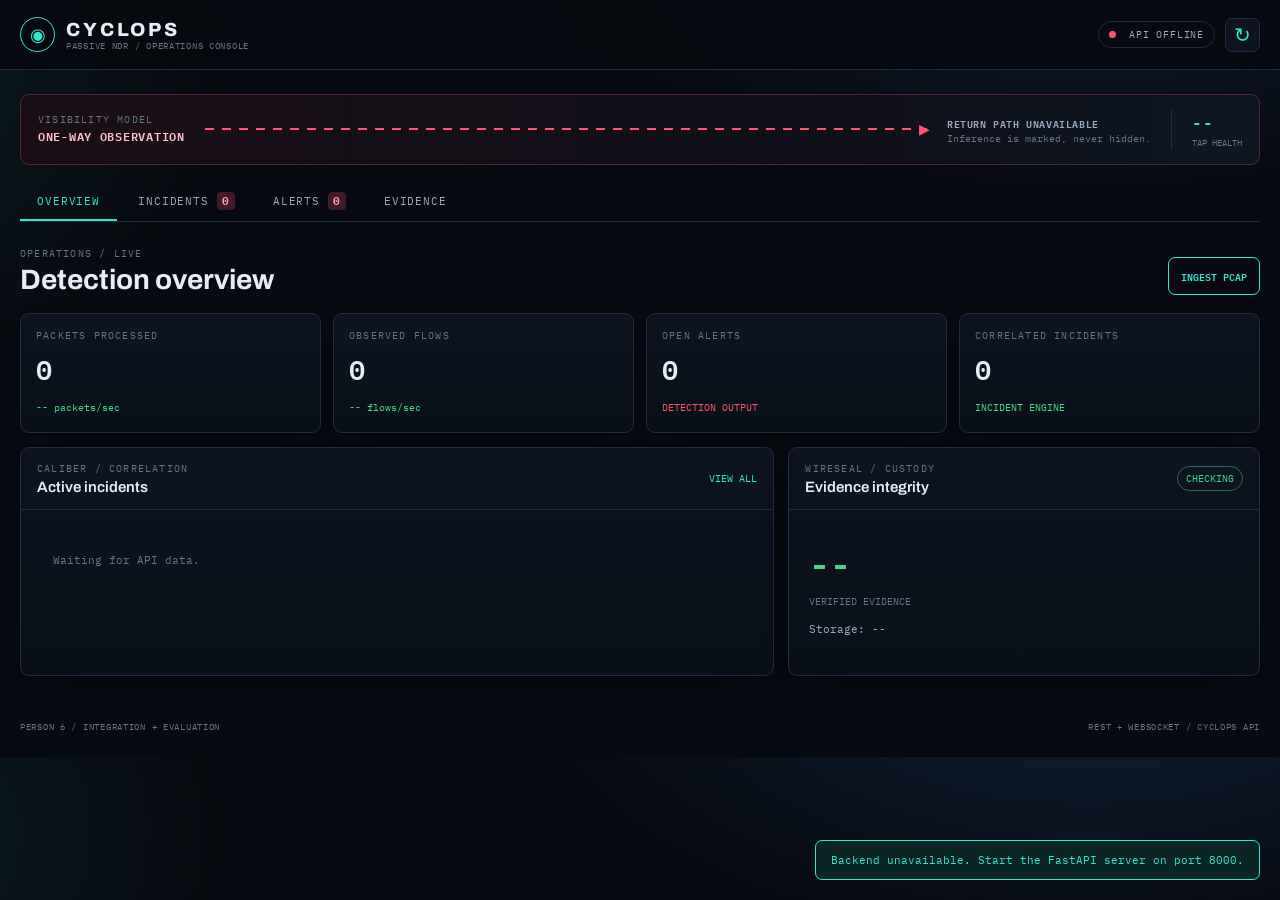
==== Downloads/SIH/SIH/frontend/index.html @ f21d61df "feat: integrate SOC frontend and full-stack tests" ====
<!doctype html>
<html lang="en">
<head>
  <meta charset="utf-8">
  <meta name="viewport" content="width=device-width, initial-scale=1">
  <title>CYCLOPS | Operations Console</title>
  <link rel="preconnect" href="https://fonts.googleapis.com">
  <link rel="preconnect" href="https://fonts.gstatic.com" crossorigin>
  <link href="https://fonts.googleapis.com/css2?family=Archivo:wght@600;700;800&family=IBM+Plex+Mono:wght@400;500;600&family=IBM+Plex+Sans:wght@400;500;600&display=swap" rel="stylesheet">
  <link rel="stylesheet" href="styles.css">
</head>
<body>
  <header class="topbar"><a class="brand" href="#dashboard"><span class="eye">◉</span><span><b>CYCLOPS</b><small>PASSIVE NDR / OPERATIONS CONSOLE</small></span></a><div class="top-actions"><span id="connection" class="status offline"><i></i> API OFFLINE</span><button id="refresh" class="icon" title="Refresh data" aria-label="Refresh data">↻</button></div></header>
  <main class="shell">
    <section class="banner"><div><small>VISIBILITY MODEL</small><b>ONE-WAY OBSERVATION</b></div><span class="arrow"></span><div class="banner-copy"><b>RETURN PATH UNAVAILABLE</b><span>Inference is marked, never hidden.</span></div><div class="tap"><b id="tap-health">--</b><span>TAP HEALTH</span></div></section>
    <nav class="tabs" aria-label="Console views"><a href="#dashboard" data-view="dashboard" class="active">Overview</a><a href="#incidents" data-view="incidents">Incidents <b id="incident-count">0</b></a><a href="#alerts" data-view="alerts">Alerts <b id="alert-count">0</b></a><a href="#evidence" data-view="evidence">Evidence</a></nav>
    <section class="view active" data-panel="dashboard"><div class="heading"><div><small>OPERATIONS / LIVE</small><h1>Detection overview</h1></div><label class="upload"><input id="pcap" type="file" accept=".pcap,.pcapng"> INGEST PCAP</label></div><div class="metrics"><article><small>PACKETS PROCESSED</small><strong id="packets">0</strong><em id="pps">-- packets/sec</em></article><article><small>OBSERVED FLOWS</small><strong id="flows">0</strong><em id="fps">-- flows/sec</em></article><article><small>OPEN ALERTS</small><strong id="alerts">0</strong><em class="red">DETECTION OUTPUT</em></article><article><small>CORRELATED INCIDENTS</small><strong id="incidents">0</strong><em class="green">INCIDENT ENGINE</em></article></div><div class="grid"><article class="panel"><header><div><small>CALIBER / CORRELATION</small><h2>Active incidents</h2></div><a href="#incidents">VIEW ALL</a></header><div id="incident-preview" class="rows"><p class="empty">Waiting for API data.</p></div></article><article class="panel"><header><div><small>WIRESEAL / CUSTODY</small><h2>Evidence integrity</h2></div><span id="chain" class="pill">CHECKING</span></header><div class="integrity"><strong id="verified">--</strong><span>VERIFIED EVIDENCE</span><p id="storage">Storage: --</p></div></article></div></section>
    <section class="view" data-panel="incidents"><div class="heading"><div><small>INCIDENT ENGINE / CORRELATED SIGNALS</small><h1>Incidents</h1></div></div><div id="incident-list" class="table"><p class="empty">Waiting for API data.</p></div></section>
    <section class="view" data-panel="alerts"><div class="heading"><div><small>CALIBER / DETECTOR OUTPUT</small><h1>Alerts</h1></div></div><div id="alert-list" class="table"><p class="empty">Waiting for API data.</p></div></section>
    <section class="view" data-panel="evidence"><div class="heading"><div><small>WIRESEAL / CHAIN OF CUSTODY</small><h1>Evidence</h1></div></div><div id="evidence-list" class="table"><p class="empty">Waiting for API data.</p></div></section>
    <div id="toast" class="toast" role="status"></div>
  </main>
  <footer><span>PERSON 6 / INTEGRATION + EVALUATION</span><span>REST + WEBSOCKET / CYCLOPS API</span></footer>
  <script type="module" src="app.js"></script>
</body>
</html>
---- Downloads/SIH/SIH/frontend/styles.css ----
:root{--bg:#070a10;--panel:#0e1420;--panel2:#111a29;--line:#202d40;--ink:#e7edf6;--muted:#9aabc0;--faint:#64758b;--cyan:#33e6c9;--violet:#9a8cff;--green:#3ddc84;--amber:#f6b23d;--red:#ff5470;--mono:"IBM Plex Mono",monospace;--sans:"IBM Plex Sans",sans-serif;--display:"Archivo",sans-serif}*{box-sizing:border-box}html{color-scheme:dark;scroll-behavior:smooth}body{margin:0;background:var(--bg);color:var(--ink);font:14px/1.5 var(--sans);background-image:radial-gradient(900px 480px at 85% -15%,#102238,transparent 65%),radial-gradient(700px 500px at -15% 10%,#0b2023,transparent 60%)}a{color:inherit;text-decoration:none}.topbar{height:70px;padding:0 max(20px,calc((100% - 1400px)/2));display:flex;align-items:center;justify-content:space-between;border-bottom:1px solid var(--line);background:#070a10e8;backdrop-filter:blur(12px);position:sticky;top:0;z-index:2}.brand{display:flex;gap:11px;align-items:center}.eye{width:35px;height:35px;border:1px solid var(--cyan);border-radius:50%;display:grid;place-items:center;color:var(--cyan);font-size:18px}.brand b{display:block;font:800 19px var(--display);letter-spacing:.15em}.brand small{display:block;color:var(--faint);font:9px var(--mono);letter-spacing:.08em}.top-actions{display:flex;gap:10px;align-items:center}.status{font:10px var(--mono);letter-spacing:.08em;padding:6px 10px;border:1px solid var(--line);border-radius:99px;color:var(--muted)}.status i{display:inline-block;width:7px;height:7px;background:var(--red);border-radius:50%;margin-right:6px}.status.online{color:var(--green);border-color:#286a4a}.status.online i{background:var(--green)}.icon{height:34px;width:35px;border:1px solid var(--line);border-radius:7px;background:var(--panel);color:var(--cyan);font-size:20px;cursor:pointer}.shell{max-width:1400px;margin:auto;padding:24px 20px 45px}.banner{display:flex;align-items:center;gap:20px;padding:14px 17px;margin-bottom:18px;border:1px solid #542438;border-radius:9px;background:linear-gradient(90deg,#1b0e16,#10101a 68%,#0d1722)}.banner small,.heading small,.panel small,.metrics small{display:block;color:var(--faint);font:10px var(--mono);letter-spacing:.12em}.banner b{display:block;color:#ffc0ca;font:600 12px var(--mono);letter-spacing:.06em}.arrow{height:2px;flex:1;background:repeating-linear-gradient(90deg,var(--red) 0 9px,transparent 9px 17px);position:relative}.arrow:after{content:"▶";position:absolute;right:-3px;top:-9px;color:var(--red)}.banner-copy{font:10px var(--mono);color:var(--faint)}.banner-copy b{color:var(--muted);font-size:10px}.tap{padding-left:20px;border-left:1px solid var(--line);font-family:var(--mono)}.tap b{color:var(--cyan);font-size:16px}.tap span{display:block;color:var(--faint);font-size:9px}.tabs{display:flex;gap:4px;border-bottom:1px solid var(--line);margin-bottom:25px}.tabs a{padding:11px 17px;color:var(--muted);font:11px var(--mono);letter-spacing:.08em;text-transform:uppercase;border-bottom:2px solid transparent}.tabs a.active,.tabs a:hover{color:var(--cyan);border-color:var(--cyan)}.tabs b{background:#421b2a;color:#ff9aaa;border-radius:4px;padding:2px 5px}.view{display:none}.view.active{display:block}.heading{display:flex;align-items:end;justify-content:space-between;gap:15px;margin-bottom:18px}.heading h1{margin:4px 0 0;font:700 28px var(--display)}.upload{border:1px solid var(--cyan);border-radius:7px;padding:9px 12px;color:var(--cyan);font:600 10px var(--mono);cursor:pointer}.upload input{display:none}.metrics{display:grid;grid-template-columns:repeat(4,1fr);gap:12px;margin-bottom:14px}.metrics article,.panel{border:1px solid var(--line);border-radius:9px;background:linear-gradient(180deg,var(--panel),#0a1019);box-shadow:0 16px 34px -28px #000}.metrics article{padding:15px}.metrics strong{display:block;font:600 27px var(--mono);margin:6px 0}.metrics em{font:10px var(--mono);color:var(--green);font-style:normal}.metrics em.red{color:var(--red)}.grid{display:grid;grid-template-columns:1.6fr 1fr;gap:14px}.panel{overflow:hidden}.panel header{display:flex;justify-content:space-between;align-items:center;padding:14px 16px;border-bottom:1px solid var(--line)}.panel h2{margin:4px 0 0;font:600 15px var(--display)}.panel header a{color:var(--cyan);font:10px var(--mono)}.pill{font:10px var(--mono);color:var(--green);border:1px solid #286a4a;border-radius:99px;padding:5px 8px}.rows{padding:7px 16px}.row{display:flex;gap:12px;align-items:center;padding:12px 0;border-bottom:1px solid #182333}.row:last-child{border:0}.dot{width:8px;height:8px;border-radius:50%;background:var(--red);flex:none}.row h3{margin:0;font-size:12px}.row p{margin:2px 0 0;color:var(--faint);font:10px var(--mono)}.score{margin-left:auto;color:var(--cyan);font:600 12px var(--mono)}.integrity{padding:28px 20px}.integrity strong{display:block;color:var(--green);font:600 35px var(--mono)}.integrity span{color:var(--faint);font:10px var(--mono)}.integrity p{color:var(--muted);font:11px var(--mono)}.table{border:1px solid var(--line);border-radius:9px;overflow:hidden}.table-head,.table-row{display:grid;grid-template-columns:125px 1.4fr 1fr 100px 100px;gap:12px;align-items:center;padding:13px 15px}.table-head{background:var(--panel2);color:var(--faint);font:10px var(--mono);letter-spacing:.08em}.table-row{border-top:1px solid var(--line)}.table-row strong{font-size:12px}.table-row small{display:block;color:var(--faint);font:10px var(--mono);margin-top:3px}.score-text{color:var(--cyan);font:600 12px var(--mono)}.severity{font:600 10px var(--mono);color:var(--amber);text-transform:uppercase}.severity.critical{color:var(--red)}.empty{padding:25px 16px;color:var(--faint);font:11px var(--mono)}.toast{position:fixed;right:20px;bottom:20px;padding:12px 15px;border:1px solid var(--cyan);background:#0b2525;color:var(--cyan);font:11px var(--mono);border-radius:7px;opacity:0;transform:translateY(10px);transition:.2s}.toast.show{opacity:1;transform:none}footer{max-width:1400px;margin:auto;padding:0 20px 25px;display:flex;justify-content:space-between;color:var(--faint);font:9px var(--mono);letter-spacing:.08em}@media(max-width:850px){.metrics{grid-template-columns:repeat(2,1fr)}.grid{grid-template-columns:1fr}.banner-copy{display:none}.table-head,.table-row{grid-template-columns:95px 1fr 90px}.table-head>*:nth-child(3),.table-row>*:nth-child(3){display:none}}@media(max-width:560px){.shell{padding:15px 12px}.topbar{padding:0 12px}.brand small{display:none}.banner{flex-wrap:wrap;gap:12px}.arrow{flex-basis:100%;order:3}.tap{margin-left:auto}.heading{align-items:flex-start;flex-direction:column}.tabs{overflow:auto}.tabs a{white-space:nowrap;padding-inline:11px}footer{display:block;line-height:2}}
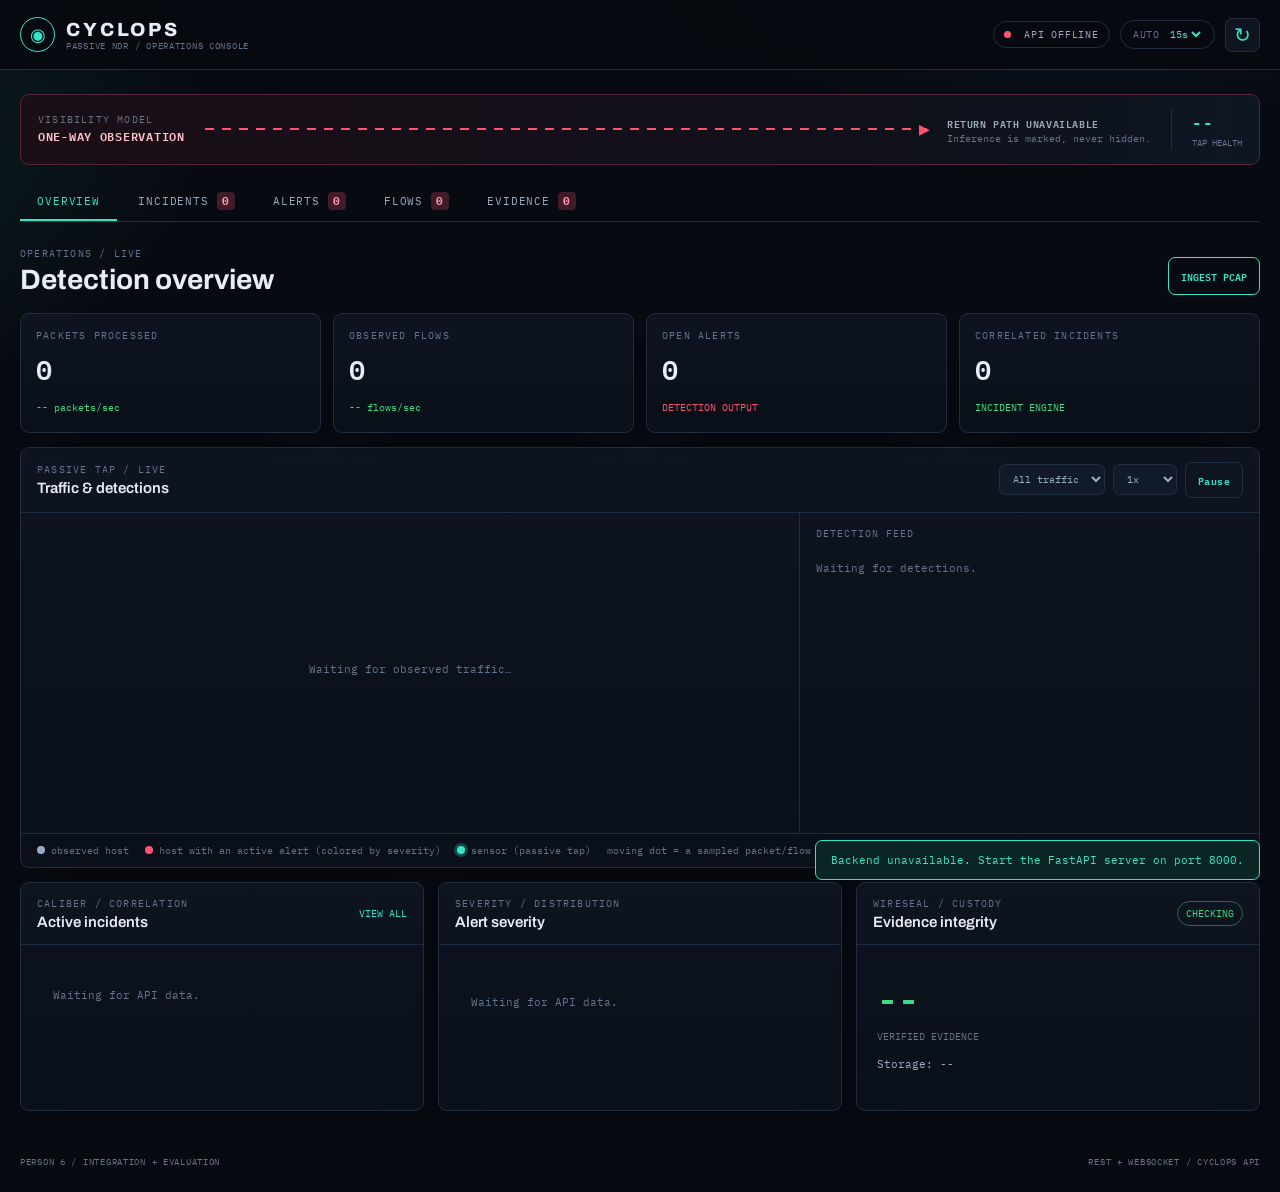
==== commit bebd4988: "feat: expand SOC console with flows tab, filters, live canvas, and exports Adds a Flows view, per-vi" ====
--- a/Downloads/SIH/SIH/frontend/index.html
+++ b/Downloads/SIH/SIH/frontend/index.html
@@ -10,14 +10,124 @@
   <link rel="stylesheet" href="styles.css">
 </head>
 <body>
-  <header class="topbar"><a class="brand" href="#dashboard"><span class="eye">◉</span><span><b>CYCLOPS</b><small>PASSIVE NDR / OPERATIONS CONSOLE</small></span></a><div class="top-actions"><span id="connection" class="status offline"><i></i> API OFFLINE</span><button id="refresh" class="icon" title="Refresh data" aria-label="Refresh data">↻</button></div></header>
+  <header class="topbar"><a class="brand" href="#dashboard"><span class="eye">◉</span><span><b>CYCLOPS</b><small>PASSIVE NDR / OPERATIONS CONSOLE</small></span></a><div class="top-actions"><span id="connection" class="status offline"><i></i> API OFFLINE</span><label class="auto-refresh">AUTO<select id="auto-interval"><option value="0">OFF</option><option value="5000">5s</option><option value="15000" selected>15s</option><option value="30000">30s</option><option value="60000">60s</option></select></label><button id="refresh" class="icon" title="Refresh data" aria-label="Refresh data">↻</button></div></header>
   <main class="shell">
     <section class="banner"><div><small>VISIBILITY MODEL</small><b>ONE-WAY OBSERVATION</b></div><span class="arrow"></span><div class="banner-copy"><b>RETURN PATH UNAVAILABLE</b><span>Inference is marked, never hidden.</span></div><div class="tap"><b id="tap-health">--</b><span>TAP HEALTH</span></div></section>
-    <nav class="tabs" aria-label="Console views"><a href="#dashboard" data-view="dashboard" class="active">Overview</a><a href="#incidents" data-view="incidents">Incidents <b id="incident-count">0</b></a><a href="#alerts" data-view="alerts">Alerts <b id="alert-count">0</b></a><a href="#evidence" data-view="evidence">Evidence</a></nav>
-    <section class="view active" data-panel="dashboard"><div class="heading"><div><small>OPERATIONS / LIVE</small><h1>Detection overview</h1></div><label class="upload"><input id="pcap" type="file" accept=".pcap,.pcapng"> INGEST PCAP</label></div><div class="metrics"><article><small>PACKETS PROCESSED</small><strong id="packets">0</strong><em id="pps">-- packets/sec</em></article><article><small>OBSERVED FLOWS</small><strong id="flows">0</strong><em id="fps">-- flows/sec</em></article><article><small>OPEN ALERTS</small><strong id="alerts">0</strong><em class="red">DETECTION OUTPUT</em></article><article><small>CORRELATED INCIDENTS</small><strong id="incidents">0</strong><em class="green">INCIDENT ENGINE</em></article></div><div class="grid"><article class="panel"><header><div><small>CALIBER / CORRELATION</small><h2>Active incidents</h2></div><a href="#incidents">VIEW ALL</a></header><div id="incident-preview" class="rows"><p class="empty">Waiting for API data.</p></div></article><article class="panel"><header><div><small>WIRESEAL / CUSTODY</small><h2>Evidence integrity</h2></div><span id="chain" class="pill">CHECKING</span></header><div class="integrity"><strong id="verified">--</strong><span>VERIFIED EVIDENCE</span><p id="storage">Storage: --</p></div></article></div></section>
-    <section class="view" data-panel="incidents"><div class="heading"><div><small>INCIDENT ENGINE / CORRELATED SIGNALS</small><h1>Incidents</h1></div></div><div id="incident-list" class="table"><p class="empty">Waiting for API data.</p></div></section>
-    <section class="view" data-panel="alerts"><div class="heading"><div><small>CALIBER / DETECTOR OUTPUT</small><h1>Alerts</h1></div></div><div id="alert-list" class="table"><p class="empty">Waiting for API data.</p></div></section>
-    <section class="view" data-panel="evidence"><div class="heading"><div><small>WIRESEAL / CHAIN OF CUSTODY</small><h1>Evidence</h1></div></div><div id="evidence-list" class="table"><p class="empty">Waiting for API data.</p></div></section>
+    <nav class="tabs" aria-label="Console views"><a href="#dashboard" data-view="dashboard" class="active">Overview</a><a href="#incidents" data-view="incidents">Incidents <b id="incident-count">0</b></a><a href="#alerts" data-view="alerts">Alerts <b id="alert-count">0</b></a><a href="#flows" data-view="flows">Flows <b id="flow-count">0</b></a><a href="#evidence" data-view="evidence">Evidence <b id="evidence-count">0</b></a></nav>
+
+    <section class="view active" data-panel="dashboard">
+      <div class="heading"><div><small>OPERATIONS / LIVE</small><h1>Detection overview</h1></div><label class="upload"><input id="pcap" type="file" accept=".pcap,.pcapng"> INGEST PCAP</label></div>
+      <div class="metrics">
+        <button class="metric-link" type="button" data-jump="alerts"><small>PACKETS PROCESSED</small><strong id="packets">0</strong><em id="pps">-- packets/sec</em></button>
+        <button class="metric-link" type="button" data-jump="flows"><small>OBSERVED FLOWS</small><strong id="flows">0</strong><em id="fps">-- flows/sec</em></button>
+        <button class="metric-link" type="button" data-jump="alerts"><small>OPEN ALERTS</small><strong id="alerts">0</strong><em class="red">DETECTION OUTPUT</em></button>
+        <button class="metric-link" type="button" data-jump="incidents"><small>CORRELATED INCIDENTS</small><strong id="incidents">0</strong><em class="green">INCIDENT ENGINE</em></button>
+      </div>
+      <article class="panel live-panel">
+        <header>
+          <div><small>PASSIVE TAP / LIVE</small><h2>Traffic &amp; detections</h2></div>
+          <div class="live-controls">
+            <select id="live-mode" title="What to animate"><option value="all">All traffic</option><option value="alerts">Alerts only</option></select>
+            <select id="live-speed" title="Animation speed"><option value="0.5">0.5x</option><option value="1" selected>1x</option><option value="2">2x</option></select>
+            <button type="button" class="ghost" id="live-toggle">Pause</button>
+          </div>
+        </header>
+        <div class="live-body">
+          <div class="live-canvas-wrap">
+            <canvas id="live-canvas"></canvas>
+            <div id="live-tooltip" class="live-tooltip" hidden></div>
+          </div>
+          <div class="live-feed">
+            <div class="live-feed-head">DETECTION FEED</div>
+            <div id="live-feed-list" class="live-feed-list"><p class="empty">Waiting for detections.</p></div>
+          </div>
+        </div>
+        <div class="live-caption">
+          <span><i class="cap-dot" style="background:#9aabc0"></i> observed host</span>
+          <span><i class="cap-dot" style="background:#ff5470"></i> host with an active alert (colored by severity)</span>
+          <span><i class="cap-dot cap-dot-ring"></i> sensor (passive tap)</span>
+          <span>moving dot = a sampled packet/flow reaching the tap</span>
+        </div>
+      </article>
+
+      <div class="grid grid-3">
+        <article class="panel"><header><div><small>CALIBER / CORRELATION</small><h2>Active incidents</h2></div><a href="#incidents">VIEW ALL</a></header><div id="incident-preview" class="rows"><p class="empty">Waiting for API data.</p></div></article>
+        <article class="panel"><header><div><small>SEVERITY / DISTRIBUTION</small><h2>Alert severity</h2></div></header><div id="severity-chart" class="severity-chart"><p class="empty">Waiting for API data.</p></div></article>
+        <article class="panel"><header><div><small>WIRESEAL / CUSTODY</small><h2>Evidence integrity</h2></div><span id="chain" class="pill">CHECKING</span></header><div class="integrity"><strong id="verified">--</strong><span>VERIFIED EVIDENCE</span><p id="storage">Storage: --</p></div></article>
+      </div>
+    </section>
+
+    <section class="view" data-panel="incidents">
+      <div class="heading"><div><small>INCIDENT ENGINE / CORRELATED SIGNALS</small><h1>Incidents</h1></div></div>
+      <div class="toolbar">
+        <input type="search" id="incidents-q" placeholder="Search incident, host, detector…">
+        <select id="incidents-severity"><option value="all">All severities</option><option value="critical">Critical</option><option value="high">High</option><option value="medium">Medium</option><option value="low">Low</option><option value="info">Info</option></select>
+        <select id="incidents-sort"><option value="score_desc">Score: high-low</option><option value="score_asc">Score: low-high</option><option value="confidence_desc">Confidence: high-low</option><option value="id_asc">ID</option></select>
+        <button type="button" class="ghost" id="incidents-reset">Reset</button>
+        <span class="spacer"></span>
+        <span class="count-label" id="incidents-count-label"></span>
+        <button type="button" class="ghost" id="incidents-export-csv">Export CSV</button>
+        <button type="button" class="ghost" id="incidents-export-json">Export JSON</button>
+      </div>
+      <div id="incident-list" class="table"><p class="empty">Waiting for API data.</p></div>
+      <div class="pagination" id="incidents-pagination"></div>
+    </section>
+
+    <section class="view" data-panel="alerts">
+      <div class="heading"><div><small>CALIBER / DETECTOR OUTPUT</small><h1>Alerts</h1></div></div>
+      <div class="toolbar">
+        <input type="search" id="alerts-q" placeholder="Search id, threat, detector, flow…">
+        <select id="alerts-severity"><option value="all">All severities</option><option value="critical">Critical</option><option value="high">High</option><option value="medium">Medium</option><option value="low">Low</option><option value="info">Info</option></select>
+        <select id="alerts-sort"><option value="confidence_desc">Confidence: high-low</option><option value="confidence_asc">Confidence: low-high</option><option value="id_asc">ID</option><option value="severity">Severity</option></select>
+        <button type="button" class="ghost" id="alerts-reset">Reset</button>
+        <span class="spacer"></span>
+        <span class="count-label" id="alerts-count-label"></span>
+        <button type="button" class="ghost" id="alerts-export-csv">Export CSV</button>
+        <button type="button" class="ghost" id="alerts-export-json">Export JSON</button>
+      </div>
+      <div id="alert-list" class="table"><p class="empty">Waiting for API data.</p></div>
+      <div class="pagination" id="alerts-pagination"></div>
+    </section>
+
+    <section class="view" data-panel="flows">
+      <div class="heading"><div><small>FLOW TABLE / OBSERVED TRAFFIC</small><h1>Flows</h1></div></div>
+      <div class="toolbar">
+        <input type="search" id="flows-q" placeholder="Search id, source, destination…">
+        <select id="flows-protocol"><option value="all">All protocols</option></select>
+        <select id="flows-sort"><option value="bytes_desc">Bytes: high-low</option><option value="bytes_asc">Bytes: low-high</option><option value="packets_desc">Packets: high-low</option><option value="duration_desc">Duration: long-short</option></select>
+        <button type="button" class="ghost" id="flows-reset">Reset</button>
+        <span class="spacer"></span>
+        <span class="count-label" id="flows-count-label"></span>
+        <button type="button" class="ghost" id="flows-export-csv">Export CSV</button>
+        <button type="button" class="ghost" id="flows-export-json">Export JSON</button>
+      </div>
+      <div id="flow-list" class="table"><p class="empty">Waiting for API data.</p></div>
+      <div class="pagination" id="flows-pagination"></div>
+    </section>
+
+    <section class="view" data-panel="evidence">
+      <div class="heading"><div><small>WIRESEAL / CHAIN OF CUSTODY</small><h1>Evidence</h1></div></div>
+      <div class="toolbar">
+        <input type="search" id="evidence-q" placeholder="Search id, alert, threat, hash…">
+        <select id="evidence-status"><option value="all">All statuses</option><option value="verified">Verified</option><option value="failed">Failed</option></select>
+        <select id="evidence-sort"><option value="ts_desc">Newest first</option><option value="ts_asc">Oldest first</option><option value="id_asc">ID</option></select>
+        <button type="button" class="ghost" id="evidence-reset">Reset</button>
+        <span class="spacer"></span>
+        <span class="count-label" id="evidence-count-label"></span>
+        <button type="button" class="ghost" id="evidence-export-csv">Export CSV</button>
+        <button type="button" class="ghost" id="evidence-export-json">Export JSON</button>
+      </div>
+      <div id="evidence-list" class="table"><p class="empty">Waiting for API data.</p></div>
+      <div class="pagination" id="evidence-pagination"></div>
+    </section>
+
+    <div id="modal-overlay" class="modal-overlay" hidden>
+      <div class="modal" role="dialog" aria-modal="true" aria-labelledby="modal-title">
+        <header><h3 id="modal-title">Details</h3><button id="modal-close" class="icon" type="button" aria-label="Close">✕</button></header>
+        <div id="modal-body" class="modal-body"></div>
+      </div>
+    </div>
+
     <div id="toast" class="toast" role="status"></div>
   </main>
   <footer><span>PERSON 6 / INTEGRATION + EVALUATION</span><span>REST + WEBSOCKET / CYCLOPS API</span></footer>
--- a/Downloads/SIH/SIH/frontend/styles.css
+++ b/Downloads/SIH/SIH/frontend/styles.css
@@ -1 +1,68 @@
-:root{--bg:#070a10;--panel:#0e1420;--panel2:#111a29;--line:#202d40;--ink:#e7edf6;--muted:#9aabc0;--faint:#64758b;--cyan:#33e6c9;--violet:#9a8cff;--green:#3ddc84;--amber:#f6b23d;--red:#ff5470;--mono:"IBM Plex Mono",monospace;--sans:"IBM Plex Sans",sans-serif;--display:"Archivo",sans-serif}*{box-sizing:border-box}html{color-scheme:dark;scroll-behavior:smooth}body{margin:0;background:var(--bg);color:var(--ink);font:14px/1.5 var(--sans);background-image:radial-gradient(900px 480px at 85% -15%,#102238,transparent 65%),radial-gradient(700px 500px at -15% 10%,#0b2023,transparent 60%)}a{color:inherit;text-decoration:none}.topbar{height:70px;padding:0 max(20px,calc((100% - 1400px)/2));display:flex;align-items:center;justify-content:space-between;border-bottom:1px solid var(--line);background:#070a10e8;backdrop-filter:blur(12px);position:sticky;top:0;z-index:2}.brand{display:flex;gap:11px;align-items:center}.eye{width:35px;height:35px;border:1px solid var(--cyan);border-radius:50%;display:grid;place-items:center;color:var(--cyan);font-size:18px}.brand b{display:block;font:800 19px var(--display);letter-spacing:.15em}.brand small{display:block;color:var(--faint);font:9px var(--mono);letter-spacing:.08em}.top-actions{display:flex;gap:10px;align-items:center}.status{font:10px var(--mono);letter-spacing:.08em;padding:6px 10px;border:1px solid var(--line);border-radius:99px;color:var(--muted)}.status i{display:inline-block;width:7px;height:7px;background:var(--red);border-radius:50%;margin-right:6px}.status.online{color:var(--green);border-color:#286a4a}.status.online i{background:var(--green)}.icon{height:34px;width:35px;border:1px solid var(--line);border-radius:7px;background:var(--panel);color:var(--cyan);font-size:20px;cursor:pointer}.shell{max-width:1400px;margin:auto;padding:24px 20px 45px}.banner{display:flex;align-items:center;gap:20px;padding:14px 17px;margin-bottom:18px;border:1px solid #542438;border-radius:9px;background:linear-gradient(90deg,#1b0e16,#10101a 68%,#0d1722)}.banner small,.heading small,.panel small,.metrics small{display:block;color:var(--faint);font:10px var(--mono);letter-spacing:.12em}.banner b{display:block;color:#ffc0ca;font:600 12px var(--mono);letter-spacing:.06em}.arrow{height:2px;flex:1;background:repeating-linear-gradient(90deg,var(--red) 0 9px,transparent 9px 17px);position:relative}.arrow:after{content:"▶";position:absolute;right:-3px;top:-9px;color:var(--red)}.banner-copy{font:10px var(--mono);color:var(--faint)}.banner-copy b{color:var(--muted);font-size:10px}.tap{padding-left:20px;border-left:1px solid var(--line);font-family:var(--mono)}.tap b{color:var(--cyan);font-size:16px}.tap span{display:block;color:var(--faint);font-size:9px}.tabs{display:flex;gap:4px;border-bottom:1px solid var(--line);margin-bottom:25px}.tabs a{padding:11px 17px;color:var(--muted);font:11px var(--mono);letter-spacing:.08em;text-transform:uppercase;border-bottom:2px solid transparent}.tabs a.active,.tabs a:hover{color:var(--cyan);border-color:var(--cyan)}.tabs b{background:#421b2a;color:#ff9aaa;border-radius:4px;padding:2px 5px}.view{display:none}.view.active{display:block}.heading{display:flex;align-items:end;justify-content:space-between;gap:15px;margin-bottom:18px}.heading h1{margin:4px 0 0;font:700 28px var(--display)}.upload{border:1px solid var(--cyan);border-radius:7px;padding:9px 12px;color:var(--cyan);font:600 10px var(--mono);cursor:pointer}.upload input{display:none}.metrics{display:grid;grid-template-columns:repeat(4,1fr);gap:12px;margin-bottom:14px}.metrics article,.panel{border:1px solid var(--line);border-radius:9px;background:linear-gradient(180deg,var(--panel),#0a1019);box-shadow:0 16px 34px -28px #000}.metrics article{padding:15px}.metrics strong{display:block;font:600 27px var(--mono);margin:6px 0}.metrics em{font:10px var(--mono);color:var(--green);font-style:normal}.metrics em.red{color:var(--red)}.grid{display:grid;grid-template-columns:1.6fr 1fr;gap:14px}.panel{overflow:hidden}.panel header{display:flex;justify-content:space-between;align-items:center;padding:14px 16px;border-bottom:1px solid var(--line)}.panel h2{margin:4px 0 0;font:600 15px var(--display)}.panel header a{color:var(--cyan);font:10px var(--mono)}.pill{font:10px var(--mono);color:var(--green);border:1px solid #286a4a;border-radius:99px;padding:5px 8px}.rows{padding:7px 16px}.row{display:flex;gap:12px;align-items:center;padding:12px 0;border-bottom:1px solid #182333}.row:last-child{border:0}.dot{width:8px;height:8px;border-radius:50%;background:var(--red);flex:none}.row h3{margin:0;font-size:12px}.row p{margin:2px 0 0;color:var(--faint);font:10px var(--mono)}.score{margin-left:auto;color:var(--cyan);font:600 12px var(--mono)}.integrity{padding:28px 20px}.integrity strong{display:block;color:var(--green);font:600 35px var(--mono)}.integrity span{color:var(--faint);font:10px var(--mono)}.integrity p{color:var(--muted);font:11px var(--mono)}.table{border:1px solid var(--line);border-radius:9px;overflow:hidden}.table-head,.table-row{display:grid;grid-template-columns:125px 1.4fr 1fr 100px 100px;gap:12px;align-items:center;padding:13px 15px}.table-head{background:var(--panel2);color:var(--faint);font:10px var(--mono);letter-spacing:.08em}.table-row{border-top:1px solid var(--line)}.table-row strong{font-size:12px}.table-row small{display:block;color:var(--faint);font:10px var(--mono);margin-top:3px}.score-text{color:var(--cyan);font:600 12px var(--mono)}.severity{font:600 10px var(--mono);color:var(--amber);text-transform:uppercase}.severity.critical{color:var(--red)}.empty{padding:25px 16px;color:var(--faint);font:11px var(--mono)}.toast{position:fixed;right:20px;bottom:20px;padding:12px 15px;border:1px solid var(--cyan);background:#0b2525;color:var(--cyan);font:11px var(--mono);border-radius:7px;opacity:0;transform:translateY(10px);transition:.2s}.toast.show{opacity:1;transform:none}footer{max-width:1400px;margin:auto;padding:0 20px 25px;display:flex;justify-content:space-between;color:var(--faint);font:9px var(--mono);letter-spacing:.08em}@media(max-width:850px){.metrics{grid-template-columns:repeat(2,1fr)}.grid{grid-template-columns:1fr}.banner-copy{display:none}.table-head,.table-row{grid-template-columns:95px 1fr 90px}.table-head>*:nth-child(3),.table-row>*:nth-child(3){display:none}}@media(max-width:560px){.shell{padding:15px 12px}.topbar{padding:0 12px}.brand small{display:none}.banner{flex-wrap:wrap;gap:12px}.arrow{flex-basis:100%;order:3}.tap{margin-left:auto}.heading{align-items:flex-start;flex-direction:column}.tabs{overflow:auto}.tabs a{white-space:nowrap;padding-inline:11px}footer{display:block;line-height:2}}
+:root{--bg:#070a10;--panel:#0e1420;--panel2:#111a29;--line:#202d40;--ink:#e7edf6;--muted:#9aabc0;--faint:#64758b;--cyan:#33e6c9;--violet:#9a8cff;--green:#3ddc84;--amber:#f6b23d;--red:#ff5470;--mono:"IBM Plex Mono",monospace;--sans:"IBM Plex Sans",sans-serif;--display:"Archivo",sans-serif}*{box-sizing:border-box}html{color-scheme:dark;scroll-behavior:smooth}body{margin:0;background:var(--bg);color:var(--ink);font:14px/1.5 var(--sans);background-image:radial-gradient(900px 480px at 85% -15%,#102238,transparent 65%),radial-gradient(700px 500px at -15% 10%,#0b2023,transparent 60%)}a{color:inherit;text-decoration:none}.topbar{height:70px;padding:0 max(20px,calc((100% - 1400px)/2));display:flex;align-items:center;justify-content:space-between;border-bottom:1px solid var(--line);background:#070a10e8;backdrop-filter:blur(12px);position:sticky;top:0;z-index:2}.brand{display:flex;gap:11px;align-items:center}.eye{width:35px;height:35px;border:1px solid var(--cyan);border-radius:50%;display:grid;place-items:center;color:var(--cyan);font-size:18px}.brand b{display:block;font:800 19px var(--display);letter-spacing:.15em}.brand small{display:block;color:var(--faint);font:9px var(--mono);letter-spacing:.08em}.top-actions{display:flex;gap:10px;align-items:center}.status{font:10px var(--mono);letter-spacing:.08em;padding:6px 10px;border:1px solid var(--line);border-radius:99px;color:var(--muted)}.status i{display:inline-block;width:7px;height:7px;background:var(--red);border-radius:50%;margin-right:6px}.status.online{color:var(--green);border-color:#286a4a}.status.online i{background:var(--green)}.icon{height:34px;width:35px;border:1px solid var(--line);border-radius:7px;background:var(--panel);color:var(--cyan);font-size:20px;cursor:pointer}.shell{max-width:1400px;margin:auto;padding:24px 20px 45px}.banner{display:flex;align-items:center;gap:20px;padding:14px 17px;margin-bottom:18px;border:1px solid #542438;border-radius:9px;background:linear-gradient(90deg,#1b0e16,#10101a 68%,#0d1722)}.banner small,.heading small,.panel small,.metrics small{display:block;color:var(--faint);font:10px var(--mono);letter-spacing:.12em}.banner b{display:block;color:#ffc0ca;font:600 12px var(--mono);letter-spacing:.06em}.arrow{height:2px;flex:1;background:repeating-linear-gradient(90deg,var(--red) 0 9px,transparent 9px 17px);position:relative}.arrow:after{content:"▶";position:absolute;right:-3px;top:-9px;color:var(--red)}.banner-copy{font:10px var(--mono);color:var(--faint)}.banner-copy b{color:var(--muted);font-size:10px}.tap{padding-left:20px;border-left:1px solid var(--line);font-family:var(--mono)}.tap b{color:var(--cyan);font-size:16px}.tap span{display:block;color:var(--faint);font-size:9px}.tabs{display:flex;gap:4px;border-bottom:1px solid var(--line);margin-bottom:25px}.tabs a{padding:11px 17px;color:var(--muted);font:11px var(--mono);letter-spacing:.08em;text-transform:uppercase;border-bottom:2px solid transparent}.tabs a.active,.tabs a:hover{color:var(--cyan);border-color:var(--cyan)}.tabs b{background:#421b2a;color:#ff9aaa;border-radius:4px;padding:2px 5px}.view{display:none}.view.active{display:block}.heading{display:flex;align-items:end;justify-content:space-between;gap:15px;margin-bottom:18px}.heading h1{margin:4px 0 0;font:700 28px var(--display)}.upload{border:1px solid var(--cyan);border-radius:7px;padding:9px 12px;color:var(--cyan);font:600 10px var(--mono);cursor:pointer}.upload input{display:none}.metrics{display:grid;grid-template-columns:repeat(4,1fr);gap:12px;margin-bottom:14px}.metrics article,.panel{border:1px solid var(--line);border-radius:9px;background:linear-gradient(180deg,var(--panel),#0a1019);box-shadow:0 16px 34px -28px #000}.metrics article{padding:15px}.metrics strong{display:block;font:600 27px var(--mono);margin:6px 0}.metrics em{font:10px var(--mono);color:var(--green);font-style:normal}.metrics em.red{color:var(--red)}.grid{display:grid;grid-template-columns:1.6fr 1fr;gap:14px}.panel{overflow:hidden}.panel header{display:flex;justify-content:space-between;align-items:center;padding:14px 16px;border-bottom:1px solid var(--line)}.panel h2{margin:4px 0 0;font:600 15px var(--display)}.panel header a{color:var(--cyan);font:10px var(--mono)}.pill{font:10px var(--mono);color:var(--green);border:1px solid #286a4a;border-radius:99px;padding:5px 8px}.rows{padding:7px 16px}.row{display:flex;gap:12px;align-items:center;padding:12px 0;border-bottom:1px solid #182333}.row:last-child{border:0}.dot{width:8px;height:8px;border-radius:50%;background:var(--red);flex:none}.row h3{margin:0;font-size:12px}.row p{margin:2px 0 0;color:var(--faint);font:10px var(--mono)}.score{margin-left:auto;color:var(--cyan);font:600 12px var(--mono)}.integrity{padding:28px 20px}.integrity strong{display:block;color:var(--green);font:600 35px var(--mono)}.integrity span{color:var(--faint);font:10px var(--mono)}.integrity p{color:var(--muted);font:11px var(--mono)}.table{border:1px solid var(--line);border-radius:9px;overflow:hidden}.table-head,.table-row{display:grid;grid-template-columns:125px 1.4fr 1fr 100px 100px;gap:12px;align-items:center;padding:13px 15px}.table-head{background:var(--panel2);color:var(--faint);font:10px var(--mono);letter-spacing:.08em}.table-row{border-top:1px solid var(--line)}.table-row strong{font-size:12px}.table-row small{display:block;color:var(--faint);font:10px var(--mono);margin-top:3px}.score-text{color:var(--cyan);font:600 12px var(--mono)}.severity{font:600 10px var(--mono);color:var(--amber);text-transform:uppercase}.severity.critical,.severity.high{color:var(--red)}.severity.low{color:var(--green)}.severity.info{color:var(--muted)}
+.table-row{cursor:pointer;transition:background .15s}.table-row:hover{background:#0d1626}
+.row{cursor:pointer;transition:background .15s;border-radius:6px}.row:hover{background:#0d1626}
+.row-actions{display:flex;align-items:center;gap:8px;justify-content:space-between}
+.metric-link{all:unset;box-sizing:border-box;display:block;cursor:pointer;padding:15px;border:1px solid var(--line);border-radius:9px;background:linear-gradient(180deg,var(--panel),#0a1019);box-shadow:0 16px 34px -28px #000;transition:border-color .15s,transform .15s;text-align:left}.metric-link:hover{border-color:var(--cyan);transform:translateY(-2px)}.metric-link:focus-visible{outline:2px solid var(--cyan)}
+.auto-refresh{display:flex;align-items:center;gap:6px;color:var(--faint);font:10px var(--mono);letter-spacing:.08em;border:1px solid var(--line);border-radius:99px;padding:6px 10px 6px 12px}
+.auto-refresh select{background:transparent;color:var(--cyan);border:0;font:10px var(--mono);cursor:pointer}
+.toolbar{display:flex;flex-wrap:wrap;align-items:center;gap:8px;margin-bottom:14px}
+.toolbar input[type=search]{flex:1;min-width:180px;background:var(--panel);border:1px solid var(--line);border-radius:7px;color:var(--ink);padding:8px 11px;font:12px var(--sans)}
+.toolbar select{background:var(--panel);border:1px solid var(--line);border-radius:7px;color:var(--muted);padding:8px 10px;font:11px var(--mono)}
+.toolbar .spacer{flex:1}
+.toolbar .count-label{color:var(--faint);font:10px var(--mono);white-space:nowrap}
+button.ghost{background:var(--panel);border:1px solid var(--line);border-radius:7px;color:var(--cyan);padding:8px 12px;font:600 10px var(--mono);letter-spacing:.05em;cursor:pointer;white-space:nowrap}
+button.ghost:hover{border-color:var(--cyan)}
+button.ghost:disabled{color:var(--faint);border-color:var(--line);cursor:not-allowed;opacity:.5}
+button.ghost.tiny{padding:4px 8px;font-size:9px}
+.pagination{display:flex;align-items:center;justify-content:center;gap:14px;margin-top:14px;color:var(--muted);font:11px var(--mono)}
+.hash{font-family:var(--mono);font-size:11px;cursor:help}
+.modal-overlay{position:fixed;inset:0;background:#02040ac2;backdrop-filter:blur(3px);display:flex;align-items:center;justify-content:center;z-index:10;padding:20px}
+.modal-overlay[hidden]{display:none}
+.modal{width:min(640px,100%);max-height:85vh;overflow:auto;background:linear-gradient(180deg,var(--panel),#0a1019);border:1px solid var(--line);border-radius:12px;box-shadow:0 30px 60px -20px #000}
+.modal header{position:sticky;top:0;display:flex;justify-content:space-between;align-items:center;padding:16px 18px;border-bottom:1px solid var(--line);background:inherit}
+.modal header h3{margin:0;font:700 16px var(--display)}
+.modal-body{padding:18px}
+.modal-body h4{margin:18px 0 8px;font:600 11px var(--mono);color:var(--faint);letter-spacing:.1em;text-transform:uppercase}
+.modal-body h4:first-child{margin-top:0}
+.kv-grid{display:grid;grid-template-columns:repeat(2,1fr);gap:8px}
+.kv{display:flex;justify-content:space-between;gap:10px;padding:8px 10px;border:1px solid var(--line);border-radius:7px;font:11px var(--mono)}
+.kv span{color:var(--faint)}
+.modal-copy{color:var(--muted);font:12px/1.5 var(--sans);margin:0 0 4px}
+.hash-full{word-break:break-all;font:10px var(--mono);color:var(--faint)}
+.reasons,.timeline{margin:0;padding-left:18px;color:var(--muted);font:12px/1.7 var(--sans)}
+.timeline li small{color:var(--faint);font-family:var(--mono)}
+.chip-row{display:flex;flex-wrap:wrap;gap:6px}
+.chip{border:1px solid var(--line);border-radius:99px;padding:4px 10px;font:10px var(--mono);color:var(--cyan)}
+.recommendation{margin-top:16px;padding:10px 12px;border:1px solid #286a4a;border-radius:7px;background:#0b1a12;color:var(--green);font:12px var(--sans)}
+.modal-actions{display:flex;gap:8px;margin-top:16px;flex-wrap:wrap}
+@media(max-width:560px){.kv-grid{grid-template-columns:1fr}.toolbar input[type=search]{min-width:100%}}
+.live-panel{margin-bottom:14px}
+.live-controls{display:flex;gap:8px;align-items:center}
+.live-controls select{background:var(--panel2);border:1px solid var(--line);border-radius:7px;color:var(--muted);padding:7px 9px;font:10px var(--mono);cursor:pointer}
+.live-body{display:grid;grid-template-columns:1.7fr 1fr}
+.live-canvas-wrap{position:relative;border-right:1px solid var(--line);min-height:320px}
+#live-canvas{display:block;width:100%;height:320px}
+.live-tooltip{position:absolute;pointer-events:none;background:#0b1220ee;border:1px solid var(--line);border-radius:6px;padding:5px 9px;font:10px var(--mono);color:var(--ink);white-space:nowrap;transform:translate(10px,-100%);z-index:1}
+.live-feed{padding:14px 16px;max-height:320px;overflow:auto}
+.live-feed-head{color:var(--faint);font:10px var(--mono);letter-spacing:.1em;margin-bottom:10px}
+.live-feed-list .empty{padding:10px 0}
+.feed-item{display:flex;gap:9px;padding:9px 0;border-bottom:1px solid #182333;animation:feedIn .3s ease}
+.feed-item:last-child{border-bottom:0}
+.feed-dot{width:8px;height:8px;border-radius:50%;flex:none;margin-top:4px}
+.feed-item b{font:600 11px var(--mono);letter-spacing:.03em}
+.feed-item span.feed-host{color:var(--cyan);font-family:var(--mono)}
+.feed-item small{display:block;color:var(--faint);font:10px var(--mono);margin-top:2px;text-transform:uppercase}
+@keyframes feedIn{from{opacity:0;transform:translateY(-6px)}to{opacity:1;transform:none}}
+.live-caption{display:flex;flex-wrap:wrap;gap:16px;padding:10px 16px;border-top:1px solid var(--line);color:var(--faint);font:10px var(--mono)}
+.live-caption span{display:flex;align-items:center;gap:6px}
+.cap-dot{width:8px;height:8px;border-radius:50%;flex:none;display:inline-block}
+.cap-dot-ring{background:var(--cyan);box-shadow:0 0 0 3px rgba(51,230,201,.25)}
+.grid-3{display:grid;grid-template-columns:repeat(3,1fr);gap:14px}
+.severity-chart{padding:14px 16px;display:flex;flex-direction:column;gap:11px}
+.severity-row{display:flex;align-items:center;gap:10px}
+.severity-row .label{width:64px;flex:none;display:flex;align-items:center;gap:6px;font:10px var(--mono);color:var(--muted);text-transform:uppercase}
+.severity-row .label i{width:8px;height:8px;border-radius:50%;flex:none}
+.severity-row .track{flex:1;height:13px;background:#0d1626;border-radius:4px;overflow:hidden}
+.severity-row .fill{display:block;height:100%;border-radius:0 4px 4px 0;transition:width .4s ease;min-width:2px}
+.severity-row .count{width:26px;text-align:right;font:600 12px var(--mono);color:var(--ink)}
+@media(max-width:850px){.grid-3{grid-template-columns:1fr}.live-body{grid-template-columns:1fr}.live-canvas-wrap{border-right:0;border-bottom:1px solid var(--line)}}.empty{padding:25px 16px;color:var(--faint);font:11px var(--mono)}.toast{position:fixed;right:20px;bottom:20px;padding:12px 15px;border:1px solid var(--cyan);background:#0b2525;color:var(--cyan);font:11px var(--mono);border-radius:7px;opacity:0;transform:translateY(10px);transition:.2s}.toast.show{opacity:1;transform:none}footer{max-width:1400px;margin:auto;padding:0 20px 25px;display:flex;justify-content:space-between;color:var(--faint);font:9px var(--mono);letter-spacing:.08em}@media(max-width:850px){.metrics{grid-template-columns:repeat(2,1fr)}.grid{grid-template-columns:1fr}.banner-copy{display:none}.table-head,.table-row{grid-template-columns:95px 1fr 90px}.table-head>*:nth-child(3),.table-row>*:nth-child(3){display:none}}@media(max-width:560px){.shell{padding:15px 12px}.topbar{padding:0 12px}.brand small{display:none}.banner{flex-wrap:wrap;gap:12px}.arrow{flex-basis:100%;order:3}.tap{margin-left:auto}.heading{align-items:flex-start;flex-direction:column}.tabs{overflow:auto}.tabs a{white-space:nowrap;padding-inline:11px}footer{display:block;line-height:2}}
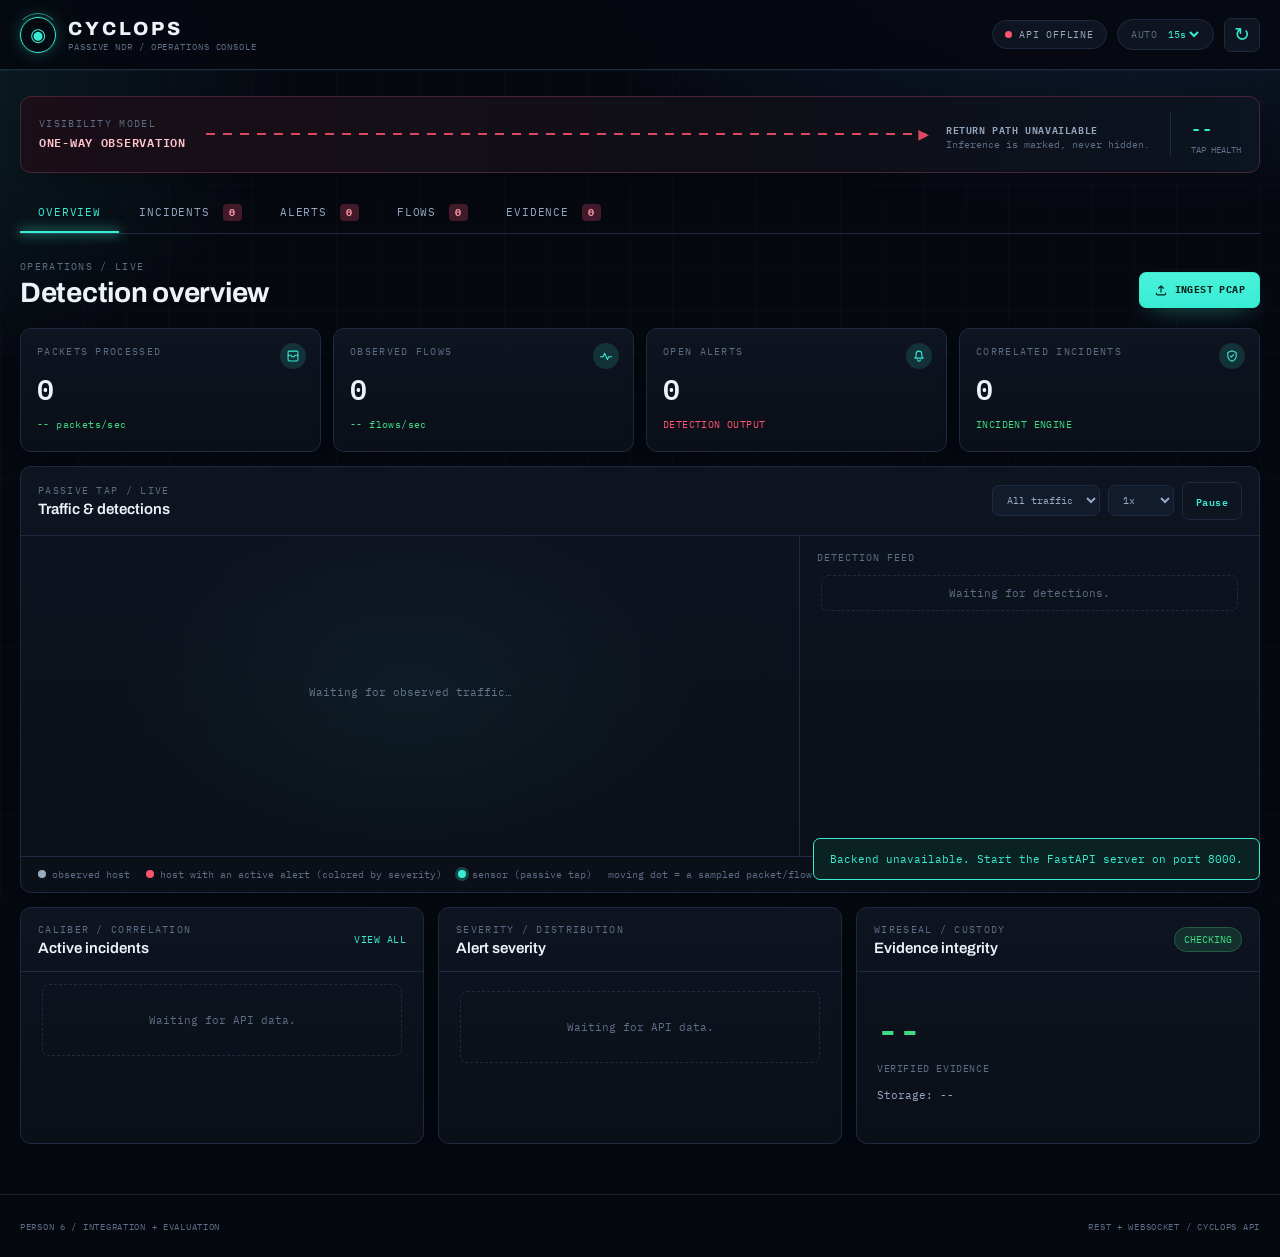
==== commit 35410103: "feat: finalize Person 6 integrated CYCLOPS build" ====
--- a/Downloads/SIH/SIH/frontend/index.html
+++ b/Downloads/SIH/SIH/frontend/index.html
@@ -4,6 +4,7 @@
   <meta charset="utf-8">
   <meta name="viewport" content="width=device-width, initial-scale=1">
   <title>CYCLOPS | Operations Console</title>
+  <link rel="icon" href="data:image/svg+xml,%3Csvg xmlns='http://www.w3.org/2000/svg' viewBox='0 0 32 32'%3E%3Ccircle cx='16' cy='16' r='13' fill='none' stroke='%2338ecd4' stroke-width='2.5'/%3E%3Ccircle cx='16' cy='16' r='5' fill='%2338ecd4'/%3E%3C/svg%3E">
   <link rel="preconnect" href="https://fonts.googleapis.com">
   <link rel="preconnect" href="https://fonts.gstatic.com" crossorigin>
   <link href="https://fonts.googleapis.com/css2?family=Archivo:wght@600;700;800&family=IBM+Plex+Mono:wght@400;500;600&family=IBM+Plex+Sans:wght@400;500;600&display=swap" rel="stylesheet">
@@ -16,12 +17,12 @@
     <nav class="tabs" aria-label="Console views"><a href="#dashboard" data-view="dashboard" class="active">Overview</a><a href="#incidents" data-view="incidents">Incidents <b id="incident-count">0</b></a><a href="#alerts" data-view="alerts">Alerts <b id="alert-count">0</b></a><a href="#flows" data-view="flows">Flows <b id="flow-count">0</b></a><a href="#evidence" data-view="evidence">Evidence <b id="evidence-count">0</b></a></nav>
 
     <section class="view active" data-panel="dashboard">
-      <div class="heading"><div><small>OPERATIONS / LIVE</small><h1>Detection overview</h1></div><label class="upload"><input id="pcap" type="file" accept=".pcap,.pcapng"> INGEST PCAP</label></div>
+      <div class="heading"><div><small>OPERATIONS / LIVE</small><h1>Detection overview</h1></div><label class="upload"><input id="pcap" type="file" accept=".pcap,.pcapng"><svg viewBox="0 0 20 20" fill="none" stroke="currentColor" stroke-width="1.6" stroke-linecap="round" stroke-linejoin="round" width="14" height="14"><path d="M10 13V4M10 4 6.5 7.5M10 4l3.5 3.5"/><path d="M3.5 14.5v1A1.5 1.5 0 0 0 5 17h10a1.5 1.5 0 0 0 1.5-1.5v-1"/></svg> INGEST PCAP</label></div>
       <div class="metrics">
-        <button class="metric-link" type="button" data-jump="alerts"><small>PACKETS PROCESSED</small><strong id="packets">0</strong><em id="pps">-- packets/sec</em></button>
-        <button class="metric-link" type="button" data-jump="flows"><small>OBSERVED FLOWS</small><strong id="flows">0</strong><em id="fps">-- flows/sec</em></button>
-        <button class="metric-link" type="button" data-jump="alerts"><small>OPEN ALERTS</small><strong id="alerts">0</strong><em class="red">DETECTION OUTPUT</em></button>
-        <button class="metric-link" type="button" data-jump="incidents"><small>CORRELATED INCIDENTS</small><strong id="incidents">0</strong><em class="green">INCIDENT ENGINE</em></button>
+        <button class="metric-link" type="button" data-jump="alerts"><span class="metric-icon"><svg viewBox="0 0 20 20" fill="none" stroke="currentColor" stroke-width="1.5" stroke-linecap="round" stroke-linejoin="round"><path d="M3 9V4.5A1.5 1.5 0 0 1 4.5 3h11A1.5 1.5 0 0 1 17 4.5V9"/><path d="M3 9h4l1.2 2h3.6L13 9h4"/><path d="M3 9v6.5A1.5 1.5 0 0 0 4.5 17h11a1.5 1.5 0 0 0 1.5-1.5V9"/></svg></span><small>PACKETS PROCESSED</small><strong id="packets">0</strong><em id="pps">-- packets/sec</em></button>
+        <button class="metric-link" type="button" data-jump="flows"><span class="metric-icon"><svg viewBox="0 0 20 20" fill="none" stroke="currentColor" stroke-width="1.5" stroke-linecap="round" stroke-linejoin="round"><polyline points="2 11 6 11 8 6 12 15 14 11 18 11"/></svg></span><small>OBSERVED FLOWS</small><strong id="flows">0</strong><em id="fps">-- flows/sec</em></button>
+        <button class="metric-link" type="button" data-jump="alerts"><span class="metric-icon"><svg viewBox="0 0 20 20" fill="none" stroke="currentColor" stroke-width="1.5" stroke-linecap="round" stroke-linejoin="round"><path d="M10 3a4 4 0 0 0-4 4v2.4c0 .6-.2 1.2-.6 1.7L4 13h12l-1.4-1.9a2.7 2.7 0 0 1-.6-1.7V7a4 4 0 0 0-4-4z"/><path d="M8 15.5a2 2 0 0 0 4 0"/></svg></span><small>OPEN ALERTS</small><strong id="alerts">0</strong><em class="red">DETECTION OUTPUT</em></button>
+        <button class="metric-link" type="button" data-jump="incidents"><span class="metric-icon"><svg viewBox="0 0 20 20" fill="none" stroke="currentColor" stroke-width="1.5" stroke-linecap="round" stroke-linejoin="round"><path d="M10 2.5 16 5v4.5c0 4-2.6 6.5-6 8-3.4-1.5-6-4-6-8V5l6-2.5z"/><path d="M7.5 10 9 11.5 12.5 8"/></svg></span><small>CORRELATED INCIDENTS</small><strong id="incidents">0</strong><em class="green">INCIDENT ENGINE</em></button>
       </div>
       <article class="panel live-panel">
         <header>
--- a/Downloads/SIH/SIH/frontend/styles.css
+++ b/Downloads/SIH/SIH/frontend/styles.css
@@ -1,68 +1,559 @@
-:root{--bg:#070a10;--panel:#0e1420;--panel2:#111a29;--line:#202d40;--ink:#e7edf6;--muted:#9aabc0;--faint:#64758b;--cyan:#33e6c9;--violet:#9a8cff;--green:#3ddc84;--amber:#f6b23d;--red:#ff5470;--mono:"IBM Plex Mono",monospace;--sans:"IBM Plex Sans",sans-serif;--display:"Archivo",sans-serif}*{box-sizing:border-box}html{color-scheme:dark;scroll-behavior:smooth}body{margin:0;background:var(--bg);color:var(--ink);font:14px/1.5 var(--sans);background-image:radial-gradient(900px 480px at 85% -15%,#102238,transparent 65%),radial-gradient(700px 500px at -15% 10%,#0b2023,transparent 60%)}a{color:inherit;text-decoration:none}.topbar{height:70px;padding:0 max(20px,calc((100% - 1400px)/2));display:flex;align-items:center;justify-content:space-between;border-bottom:1px solid var(--line);background:#070a10e8;backdrop-filter:blur(12px);position:sticky;top:0;z-index:2}.brand{display:flex;gap:11px;align-items:center}.eye{width:35px;height:35px;border:1px solid var(--cyan);border-radius:50%;display:grid;place-items:center;color:var(--cyan);font-size:18px}.brand b{display:block;font:800 19px var(--display);letter-spacing:.15em}.brand small{display:block;color:var(--faint);font:9px var(--mono);letter-spacing:.08em}.top-actions{display:flex;gap:10px;align-items:center}.status{font:10px var(--mono);letter-spacing:.08em;padding:6px 10px;border:1px solid var(--line);border-radius:99px;color:var(--muted)}.status i{display:inline-block;width:7px;height:7px;background:var(--red);border-radius:50%;margin-right:6px}.status.online{color:var(--green);border-color:#286a4a}.status.online i{background:var(--green)}.icon{height:34px;width:35px;border:1px solid var(--line);border-radius:7px;background:var(--panel);color:var(--cyan);font-size:20px;cursor:pointer}.shell{max-width:1400px;margin:auto;padding:24px 20px 45px}.banner{display:flex;align-items:center;gap:20px;padding:14px 17px;margin-bottom:18px;border:1px solid #542438;border-radius:9px;background:linear-gradient(90deg,#1b0e16,#10101a 68%,#0d1722)}.banner small,.heading small,.panel small,.metrics small{display:block;color:var(--faint);font:10px var(--mono);letter-spacing:.12em}.banner b{display:block;color:#ffc0ca;font:600 12px var(--mono);letter-spacing:.06em}.arrow{height:2px;flex:1;background:repeating-linear-gradient(90deg,var(--red) 0 9px,transparent 9px 17px);position:relative}.arrow:after{content:"▶";position:absolute;right:-3px;top:-9px;color:var(--red)}.banner-copy{font:10px var(--mono);color:var(--faint)}.banner-copy b{color:var(--muted);font-size:10px}.tap{padding-left:20px;border-left:1px solid var(--line);font-family:var(--mono)}.tap b{color:var(--cyan);font-size:16px}.tap span{display:block;color:var(--faint);font-size:9px}.tabs{display:flex;gap:4px;border-bottom:1px solid var(--line);margin-bottom:25px}.tabs a{padding:11px 17px;color:var(--muted);font:11px var(--mono);letter-spacing:.08em;text-transform:uppercase;border-bottom:2px solid transparent}.tabs a.active,.tabs a:hover{color:var(--cyan);border-color:var(--cyan)}.tabs b{background:#421b2a;color:#ff9aaa;border-radius:4px;padding:2px 5px}.view{display:none}.view.active{display:block}.heading{display:flex;align-items:end;justify-content:space-between;gap:15px;margin-bottom:18px}.heading h1{margin:4px 0 0;font:700 28px var(--display)}.upload{border:1px solid var(--cyan);border-radius:7px;padding:9px 12px;color:var(--cyan);font:600 10px var(--mono);cursor:pointer}.upload input{display:none}.metrics{display:grid;grid-template-columns:repeat(4,1fr);gap:12px;margin-bottom:14px}.metrics article,.panel{border:1px solid var(--line);border-radius:9px;background:linear-gradient(180deg,var(--panel),#0a1019);box-shadow:0 16px 34px -28px #000}.metrics article{padding:15px}.metrics strong{display:block;font:600 27px var(--mono);margin:6px 0}.metrics em{font:10px var(--mono);color:var(--green);font-style:normal}.metrics em.red{color:var(--red)}.grid{display:grid;grid-template-columns:1.6fr 1fr;gap:14px}.panel{overflow:hidden}.panel header{display:flex;justify-content:space-between;align-items:center;padding:14px 16px;border-bottom:1px solid var(--line)}.panel h2{margin:4px 0 0;font:600 15px var(--display)}.panel header a{color:var(--cyan);font:10px var(--mono)}.pill{font:10px var(--mono);color:var(--green);border:1px solid #286a4a;border-radius:99px;padding:5px 8px}.rows{padding:7px 16px}.row{display:flex;gap:12px;align-items:center;padding:12px 0;border-bottom:1px solid #182333}.row:last-child{border:0}.dot{width:8px;height:8px;border-radius:50%;background:var(--red);flex:none}.row h3{margin:0;font-size:12px}.row p{margin:2px 0 0;color:var(--faint);font:10px var(--mono)}.score{margin-left:auto;color:var(--cyan);font:600 12px var(--mono)}.integrity{padding:28px 20px}.integrity strong{display:block;color:var(--green);font:600 35px var(--mono)}.integrity span{color:var(--faint);font:10px var(--mono)}.integrity p{color:var(--muted);font:11px var(--mono)}.table{border:1px solid var(--line);border-radius:9px;overflow:hidden}.table-head,.table-row{display:grid;grid-template-columns:125px 1.4fr 1fr 100px 100px;gap:12px;align-items:center;padding:13px 15px}.table-head{background:var(--panel2);color:var(--faint);font:10px var(--mono);letter-spacing:.08em}.table-row{border-top:1px solid var(--line)}.table-row strong{font-size:12px}.table-row small{display:block;color:var(--faint);font:10px var(--mono);margin-top:3px}.score-text{color:var(--cyan);font:600 12px var(--mono)}.severity{font:600 10px var(--mono);color:var(--amber);text-transform:uppercase}.severity.critical,.severity.high{color:var(--red)}.severity.low{color:var(--green)}.severity.info{color:var(--muted)}
-.table-row{cursor:pointer;transition:background .15s}.table-row:hover{background:#0d1626}
-.row{cursor:pointer;transition:background .15s;border-radius:6px}.row:hover{background:#0d1626}
-.row-actions{display:flex;align-items:center;gap:8px;justify-content:space-between}
-.metric-link{all:unset;box-sizing:border-box;display:block;cursor:pointer;padding:15px;border:1px solid var(--line);border-radius:9px;background:linear-gradient(180deg,var(--panel),#0a1019);box-shadow:0 16px 34px -28px #000;transition:border-color .15s,transform .15s;text-align:left}.metric-link:hover{border-color:var(--cyan);transform:translateY(-2px)}.metric-link:focus-visible{outline:2px solid var(--cyan)}
-.auto-refresh{display:flex;align-items:center;gap:6px;color:var(--faint);font:10px var(--mono);letter-spacing:.08em;border:1px solid var(--line);border-radius:99px;padding:6px 10px 6px 12px}
-.auto-refresh select{background:transparent;color:var(--cyan);border:0;font:10px var(--mono);cursor:pointer}
-.toolbar{display:flex;flex-wrap:wrap;align-items:center;gap:8px;margin-bottom:14px}
-.toolbar input[type=search]{flex:1;min-width:180px;background:var(--panel);border:1px solid var(--line);border-radius:7px;color:var(--ink);padding:8px 11px;font:12px var(--sans)}
-.toolbar select{background:var(--panel);border:1px solid var(--line);border-radius:7px;color:var(--muted);padding:8px 10px;font:11px var(--mono)}
-.toolbar .spacer{flex:1}
-.toolbar .count-label{color:var(--faint);font:10px var(--mono);white-space:nowrap}
-button.ghost{background:var(--panel);border:1px solid var(--line);border-radius:7px;color:var(--cyan);padding:8px 12px;font:600 10px var(--mono);letter-spacing:.05em;cursor:pointer;white-space:nowrap}
-button.ghost:hover{border-color:var(--cyan)}
-button.ghost:disabled{color:var(--faint);border-color:var(--line);cursor:not-allowed;opacity:.5}
-button.ghost.tiny{padding:4px 8px;font-size:9px}
-.pagination{display:flex;align-items:center;justify-content:center;gap:14px;margin-top:14px;color:var(--muted);font:11px var(--mono)}
-.hash{font-family:var(--mono);font-size:11px;cursor:help}
-.modal-overlay{position:fixed;inset:0;background:#02040ac2;backdrop-filter:blur(3px);display:flex;align-items:center;justify-content:center;z-index:10;padding:20px}
-.modal-overlay[hidden]{display:none}
-.modal{width:min(640px,100%);max-height:85vh;overflow:auto;background:linear-gradient(180deg,var(--panel),#0a1019);border:1px solid var(--line);border-radius:12px;box-shadow:0 30px 60px -20px #000}
-.modal header{position:sticky;top:0;display:flex;justify-content:space-between;align-items:center;padding:16px 18px;border-bottom:1px solid var(--line);background:inherit}
-.modal header h3{margin:0;font:700 16px var(--display)}
-.modal-body{padding:18px}
-.modal-body h4{margin:18px 0 8px;font:600 11px var(--mono);color:var(--faint);letter-spacing:.1em;text-transform:uppercase}
-.modal-body h4:first-child{margin-top:0}
-.kv-grid{display:grid;grid-template-columns:repeat(2,1fr);gap:8px}
-.kv{display:flex;justify-content:space-between;gap:10px;padding:8px 10px;border:1px solid var(--line);border-radius:7px;font:11px var(--mono)}
-.kv span{color:var(--faint)}
-.modal-copy{color:var(--muted);font:12px/1.5 var(--sans);margin:0 0 4px}
-.hash-full{word-break:break-all;font:10px var(--mono);color:var(--faint)}
-.reasons,.timeline{margin:0;padding-left:18px;color:var(--muted);font:12px/1.7 var(--sans)}
-.timeline li small{color:var(--faint);font-family:var(--mono)}
-.chip-row{display:flex;flex-wrap:wrap;gap:6px}
-.chip{border:1px solid var(--line);border-radius:99px;padding:4px 10px;font:10px var(--mono);color:var(--cyan)}
-.recommendation{margin-top:16px;padding:10px 12px;border:1px solid #286a4a;border-radius:7px;background:#0b1a12;color:var(--green);font:12px var(--sans)}
-.modal-actions{display:flex;gap:8px;margin-top:16px;flex-wrap:wrap}
-@media(max-width:560px){.kv-grid{grid-template-columns:1fr}.toolbar input[type=search]{min-width:100%}}
-.live-panel{margin-bottom:14px}
-.live-controls{display:flex;gap:8px;align-items:center}
-.live-controls select{background:var(--panel2);border:1px solid var(--line);border-radius:7px;color:var(--muted);padding:7px 9px;font:10px var(--mono);cursor:pointer}
-.live-body{display:grid;grid-template-columns:1.7fr 1fr}
-.live-canvas-wrap{position:relative;border-right:1px solid var(--line);min-height:320px}
-#live-canvas{display:block;width:100%;height:320px}
-.live-tooltip{position:absolute;pointer-events:none;background:#0b1220ee;border:1px solid var(--line);border-radius:6px;padding:5px 9px;font:10px var(--mono);color:var(--ink);white-space:nowrap;transform:translate(10px,-100%);z-index:1}
-.live-feed{padding:14px 16px;max-height:320px;overflow:auto}
-.live-feed-head{color:var(--faint);font:10px var(--mono);letter-spacing:.1em;margin-bottom:10px}
-.live-feed-list .empty{padding:10px 0}
-.feed-item{display:flex;gap:9px;padding:9px 0;border-bottom:1px solid #182333;animation:feedIn .3s ease}
-.feed-item:last-child{border-bottom:0}
-.feed-dot{width:8px;height:8px;border-radius:50%;flex:none;margin-top:4px}
-.feed-item b{font:600 11px var(--mono);letter-spacing:.03em}
-.feed-item span.feed-host{color:var(--cyan);font-family:var(--mono)}
-.feed-item small{display:block;color:var(--faint);font:10px var(--mono);margin-top:2px;text-transform:uppercase}
-@keyframes feedIn{from{opacity:0;transform:translateY(-6px)}to{opacity:1;transform:none}}
-.live-caption{display:flex;flex-wrap:wrap;gap:16px;padding:10px 16px;border-top:1px solid var(--line);color:var(--faint);font:10px var(--mono)}
-.live-caption span{display:flex;align-items:center;gap:6px}
-.cap-dot{width:8px;height:8px;border-radius:50%;flex:none;display:inline-block}
-.cap-dot-ring{background:var(--cyan);box-shadow:0 0 0 3px rgba(51,230,201,.25)}
-.grid-3{display:grid;grid-template-columns:repeat(3,1fr);gap:14px}
-.severity-chart{padding:14px 16px;display:flex;flex-direction:column;gap:11px}
-.severity-row{display:flex;align-items:center;gap:10px}
-.severity-row .label{width:64px;flex:none;display:flex;align-items:center;gap:6px;font:10px var(--mono);color:var(--muted);text-transform:uppercase}
-.severity-row .label i{width:8px;height:8px;border-radius:50%;flex:none}
-.severity-row .track{flex:1;height:13px;background:#0d1626;border-radius:4px;overflow:hidden}
-.severity-row .fill{display:block;height:100%;border-radius:0 4px 4px 0;transition:width .4s ease;min-width:2px}
-.severity-row .count{width:26px;text-align:right;font:600 12px var(--mono);color:var(--ink)}
-@media(max-width:850px){.grid-3{grid-template-columns:1fr}.live-body{grid-template-columns:1fr}.live-canvas-wrap{border-right:0;border-bottom:1px solid var(--line)}}.empty{padding:25px 16px;color:var(--faint);font:11px var(--mono)}.toast{position:fixed;right:20px;bottom:20px;padding:12px 15px;border:1px solid var(--cyan);background:#0b2525;color:var(--cyan);font:11px var(--mono);border-radius:7px;opacity:0;transform:translateY(10px);transition:.2s}.toast.show{opacity:1;transform:none}footer{max-width:1400px;margin:auto;padding:0 20px 25px;display:flex;justify-content:space-between;color:var(--faint);font:9px var(--mono);letter-spacing:.08em}@media(max-width:850px){.metrics{grid-template-columns:repeat(2,1fr)}.grid{grid-template-columns:1fr}.banner-copy{display:none}.table-head,.table-row{grid-template-columns:95px 1fr 90px}.table-head>*:nth-child(3),.table-row>*:nth-child(3){display:none}}@media(max-width:560px){.shell{padding:15px 12px}.topbar{padding:0 12px}.brand small{display:none}.banner{flex-wrap:wrap;gap:12px}.arrow{flex-basis:100%;order:3}.tap{margin-left:auto}.heading{align-items:flex-start;flex-direction:column}.tabs{overflow:auto}.tabs a{white-space:nowrap;padding-inline:11px}footer{display:block;line-height:2}}
+:root {
+  --bg: #060810;
+  --bg-2: #0a0e18;
+  --panel: #0e1420;
+  --panel-2: #121b2c;
+  --line: #1e2a3f;
+  --line-soft: #16202f;
+  --ink: #eef3fa;
+  --muted: #96a7c0;
+  --faint: #5d6d85;
+
+  --cyan: #38ecd4;
+  --cyan-soft: rgba(56, 236, 212, .14);
+  --violet: #a394ff;
+  --green: #3ddc84;
+  --green-soft: rgba(61, 220, 132, .14);
+  --amber: #f6b23d;
+  --amber-soft: rgba(246, 178, 61, .14);
+  --high: #ef7d55;
+  --high-soft: rgba(239, 125, 85, .14);
+  --red: #ff5470;
+  --red-soft: rgba(255, 84, 112, .14);
+
+  --mono: "IBM Plex Mono", ui-monospace, SFMono-Regular, monospace;
+  --sans: "IBM Plex Sans", system-ui, -apple-system, sans-serif;
+  --display: "Archivo", var(--sans);
+
+  --radius-sm: 7px;
+  --radius: 11px;
+  --radius-lg: 15px;
+  --radius-pill: 999px;
+
+  --shadow-sm: 0 10px 24px -18px rgba(0, 0, 0, .65);
+  --shadow: 0 24px 48px -26px rgba(0, 0, 0, .75);
+  --ease: cubic-bezier(.22, .8, .28, 1);
+}
+
+* { box-sizing: border-box; }
+
+html { color-scheme: dark; scroll-behavior: smooth; }
+
+body {
+  margin: 0;
+  background: var(--bg);
+  color: var(--ink);
+  font: 14px/1.55 var(--sans);
+  background-image:
+    radial-gradient(1000px 520px at 88% -12%, #10233a 0%, transparent 62%),
+    radial-gradient(760px 540px at -12% 8%, #0b2226 0%, transparent 58%),
+    repeating-linear-gradient(0deg, rgba(255, 255, 255, .015) 0 1px, transparent 1px 42px),
+    repeating-linear-gradient(90deg, rgba(255, 255, 255, .015) 0 1px, transparent 1px 42px);
+  background-attachment: fixed;
+}
+
+a { color: inherit; text-decoration: none; }
+
+::selection { background: var(--cyan-soft); color: var(--ink); }
+
+::-webkit-scrollbar { width: 10px; height: 10px; }
+::-webkit-scrollbar-track { background: transparent; }
+::-webkit-scrollbar-thumb { background: var(--line); border-radius: var(--radius-pill); border: 2px solid var(--bg-2); }
+::-webkit-scrollbar-thumb:hover { background: #2a3a55; }
+* { scrollbar-width: thin; scrollbar-color: var(--line) transparent; }
+
+:focus-visible { outline: 2px solid var(--cyan); outline-offset: 2px; border-radius: 4px; }
+
+/* ---------- topbar ---------- */
+.topbar {
+  height: 70px;
+  padding: 0 max(20px, calc((100% - 1400px) / 2));
+  display: flex;
+  align-items: center;
+  justify-content: space-between;
+  border-bottom: 1px solid var(--line);
+  background: #060810e6;
+  backdrop-filter: blur(14px);
+  position: sticky;
+  top: 0;
+  z-index: 5;
+  box-shadow: 0 1px 0 rgba(56, 236, 212, .06);
+}
+
+.brand { display: flex; gap: 12px; align-items: center; }
+
+.eye {
+  position: relative;
+  width: 36px;
+  height: 36px;
+  border: 1px solid var(--cyan);
+  border-radius: 50%;
+  display: grid;
+  place-items: center;
+  color: var(--cyan);
+  font-size: 18px;
+  box-shadow: 0 0 0 1px rgba(56, 236, 212, .08), 0 0 18px -4px rgba(56, 236, 212, .55);
+}
+
+.eye::before {
+  content: "";
+  position: absolute;
+  inset: -5px;
+  border-radius: 50%;
+  border: 1px solid transparent;
+  border-top-color: rgba(56, 236, 212, .55);
+  animation: eyeSpin 5s linear infinite;
+}
+
+@keyframes eyeSpin { to { transform: rotate(360deg); } }
+
+.brand b { display: block; font: 800 19px var(--display); letter-spacing: .16em; }
+.brand small { display: block; color: var(--faint); font: 9px var(--mono); letter-spacing: .1em; margin-top: 2px; }
+
+.top-actions { display: flex; gap: 10px; align-items: center; }
+
+.status {
+  display: inline-flex;
+  align-items: center;
+  font: 10px var(--mono);
+  letter-spacing: .08em;
+  padding: 7px 12px;
+  border: 1px solid var(--line);
+  border-radius: var(--radius-pill);
+  color: var(--muted);
+  background: var(--panel);
+  transition: border-color .2s var(--ease), color .2s var(--ease);
+}
+.status i { display: inline-block; width: 7px; height: 7px; border-radius: 50%; background: var(--red); margin-right: 7px; }
+.status.online { color: var(--green); border-color: #235c40; }
+.status.online i { background: var(--green); box-shadow: 0 0 0 0 rgba(61, 220, 132, .6); animation: pulseDot 2s ease-out infinite; }
+
+@keyframes pulseDot {
+  0% { box-shadow: 0 0 0 0 rgba(61, 220, 132, .55); }
+  70% { box-shadow: 0 0 0 7px rgba(61, 220, 132, 0); }
+  100% { box-shadow: 0 0 0 0 rgba(61, 220, 132, 0); }
+}
+
+.icon {
+  height: 34px;
+  width: 36px;
+  border: 1px solid var(--line);
+  border-radius: var(--radius-sm);
+  background: var(--panel);
+  color: var(--cyan);
+  font-size: 19px;
+  cursor: pointer;
+  transition: border-color .18s var(--ease), transform .18s var(--ease), background .18s var(--ease);
+}
+.icon:hover { border-color: var(--cyan); background: var(--panel-2); transform: translateY(-1px); }
+.icon:active { transform: translateY(0); }
+
+/* ---------- shell / banner ---------- */
+.shell { max-width: 1400px; margin: auto; padding: 26px 20px 50px; }
+
+.banner {
+  display: flex;
+  align-items: center;
+  gap: 20px;
+  padding: 15px 18px;
+  margin-bottom: 20px;
+  border: 1px solid #4a2436;
+  border-radius: var(--radius);
+  background: linear-gradient(90deg, #1a0e17, #0e0f18 65%, #0b1420);
+  box-shadow: var(--shadow-sm);
+}
+
+.banner small, .heading small, .panel small, .metrics small {
+  display: block;
+  color: var(--faint);
+  font: 10px var(--mono);
+  letter-spacing: .13em;
+}
+
+.banner b { display: block; color: #ffc3cd; font: 600 12px var(--mono); letter-spacing: .06em; margin-top: 2px; }
+
+.arrow { height: 2px; flex: 1; background: repeating-linear-gradient(90deg, var(--red) 0 9px, transparent 9px 17px); position: relative; opacity: .85; }
+.arrow::after { content: "▶"; position: absolute; right: -3px; top: -9px; color: var(--red); }
+
+.banner-copy { font: 10px var(--mono); color: var(--faint); }
+.banner-copy b { color: var(--muted); font-size: 10px; }
+
+.tap { padding-left: 20px; border-left: 1px solid var(--line); font-family: var(--mono); }
+.tap b { color: var(--cyan); font-size: 17px; }
+.tap span { display: block; color: var(--faint); font-size: 9px; margin-top: 1px; }
+
+/* ---------- tabs ---------- */
+.tabs { display: flex; gap: 2px; border-bottom: 1px solid var(--line); margin-bottom: 26px; }
+
+.tabs a {
+  position: relative;
+  padding: 12px 18px;
+  color: var(--muted);
+  font: 11px var(--mono);
+  letter-spacing: .08em;
+  text-transform: uppercase;
+  border-bottom: 2px solid transparent;
+  border-radius: var(--radius-sm) var(--radius-sm) 0 0;
+  transition: color .18s var(--ease), background .18s var(--ease);
+}
+.tabs a:hover { color: var(--ink); background: var(--line-soft); }
+.tabs a.active { color: var(--cyan); border-color: var(--cyan); }
+.tabs a.active::after {
+  content: "";
+  position: absolute;
+  left: 0; right: 0; bottom: -2px;
+  height: 2px;
+  background: var(--cyan);
+  box-shadow: 0 0 12px 1px rgba(56, 236, 212, .7);
+}
+.tabs b { background: #421b2a; color: #ff9aaa; border-radius: 4px; padding: 2px 6px; margin-left: 5px; font-size: 10px; }
+
+.view { display: none; }
+.view.active { display: block; animation: viewIn .28s var(--ease); }
+
+@keyframes viewIn {
+  from { opacity: 0; transform: translateY(6px); }
+  to { opacity: 1; transform: none; }
+}
+
+/* ---------- heading / upload ---------- */
+.heading { display: flex; align-items: end; justify-content: space-between; gap: 15px; margin-bottom: 20px; }
+.heading h1 { margin: 4px 0 0; font: 700 28px var(--display); letter-spacing: -.01em; }
+
+.upload {
+  display: inline-flex;
+  align-items: center;
+  gap: 7px;
+  border: 1px solid var(--cyan);
+  border-radius: var(--radius-sm);
+  padding: 10px 14px;
+  color: #04211d;
+  background: linear-gradient(180deg, #4bf2da, var(--cyan));
+  font: 700 10px var(--mono);
+  letter-spacing: .04em;
+  cursor: pointer;
+  box-shadow: 0 10px 24px -12px rgba(56, 236, 212, .55);
+  transition: transform .16s var(--ease), box-shadow .16s var(--ease);
+}
+.upload:hover { transform: translateY(-1px); box-shadow: 0 14px 28px -12px rgba(56, 236, 212, .7); }
+.upload input { display: none; }
+.upload svg { flex: none; }
+
+/* ---------- metrics ---------- */
+.metrics { display: grid; grid-template-columns: repeat(4, 1fr); gap: 12px; margin-bottom: 14px; }
+
+.metrics article, .panel {
+  border: 1px solid var(--line);
+  border-radius: var(--radius);
+  background: linear-gradient(180deg, var(--panel), #0a0f18);
+  box-shadow: var(--shadow-sm);
+}
+
+.metrics article { padding: 16px; position: relative; overflow: hidden; }
+.metrics strong { display: block; font: 600 28px var(--mono); margin: 8px 0 2px; font-variant-numeric: tabular-nums; }
+.metrics em { font: 10px var(--mono); color: var(--green); font-style: normal; letter-spacing: .04em; }
+.metrics em.red { color: var(--red); }
+
+.metric-icon {
+  position: absolute;
+  top: 14px;
+  right: 14px;
+  width: 26px;
+  height: 26px;
+  border-radius: 50%;
+  display: grid;
+  place-items: center;
+  color: var(--cyan);
+  background: var(--cyan-soft);
+}
+.metric-icon svg { width: 14px; height: 14px; }
+
+/* ---------- panels / grid ---------- */
+.grid { display: grid; grid-template-columns: 1.6fr 1fr; gap: 14px; }
+.panel { overflow: hidden; transition: border-color .2s var(--ease); }
+.panel header { display: flex; justify-content: space-between; align-items: center; padding: 15px 17px; border-bottom: 1px solid var(--line); }
+.panel h2 { margin: 4px 0 0; font: 600 15px var(--display); }
+.panel header a { color: var(--cyan); font: 10px var(--mono); letter-spacing: .05em; }
+.panel header a:hover { text-decoration: underline; }
+
+.pill { font: 10px var(--mono); color: var(--green); border: 1px solid #235c40; border-radius: var(--radius-pill); padding: 5px 9px; background: var(--green-soft); }
+
+/* ---------- incident preview rows ---------- */
+.rows { padding: 8px 17px; }
+.row {
+  display: flex;
+  gap: 12px;
+  align-items: center;
+  padding: 12px 8px;
+  border-bottom: 1px solid var(--line-soft);
+  border-radius: var(--radius-sm);
+  cursor: pointer;
+  transition: background .16s var(--ease);
+}
+.row:last-child { border-bottom: 0; }
+.row:hover { background: var(--panel-2); }
+.dot { width: 8px; height: 8px; border-radius: 50%; background: var(--red); flex: none; box-shadow: 0 0 8px 1px rgba(255, 84, 112, .6); }
+.row h3 { margin: 0; font-size: 12px; font-weight: 600; }
+.row p { margin: 3px 0 0; color: var(--faint); font: 10px var(--mono); }
+.score { margin-left: auto; color: var(--cyan); font: 600 12px var(--mono); }
+.row-actions { display: flex; align-items: center; gap: 8px; justify-content: space-between; }
+
+/* ---------- evidence integrity ---------- */
+.integrity { padding: 30px 20px; }
+.integrity strong { display: block; color: var(--green); font: 600 36px var(--mono); }
+.integrity span { color: var(--faint); font: 10px var(--mono); letter-spacing: .06em; }
+.integrity p { color: var(--muted); font: 11px var(--mono); margin-top: 10px; }
+
+/* ---------- tables ---------- */
+.table { border: 1px solid var(--line); border-radius: var(--radius); overflow: hidden; }
+.table-head, .table-row { display: grid; grid-template-columns: 125px 1.4fr 1fr 100px 100px; gap: 12px; align-items: center; padding: 13px 16px; }
+.table-head { background: var(--panel-2); color: var(--faint); font: 10px var(--mono); letter-spacing: .08em; }
+.table-row { border-top: 1px solid var(--line); cursor: pointer; transition: background .15s var(--ease); }
+.table-row:hover { background: var(--panel-2); }
+.table-row:has(.severity.critical) { border-left: 2px solid var(--red); }
+.table-row:has(.severity.high) { border-left: 2px solid var(--high); }
+.table-row strong { font-size: 12px; font-weight: 600; }
+.table-row small { display: block; color: var(--faint); font: 10px var(--mono); margin-top: 3px; }
+.score-text { color: var(--cyan); font: 600 12px var(--mono); }
+
+.severity {
+  display: inline-block;
+  width: fit-content;
+  font: 600 10px var(--mono);
+  letter-spacing: .04em;
+  text-transform: uppercase;
+  padding: 4px 8px;
+  border-radius: 5px;
+  color: var(--amber);
+  background: var(--amber-soft);
+}
+.severity.critical { color: var(--red); background: var(--red-soft); }
+.severity.high { color: var(--high); background: var(--high-soft); }
+.severity.low { color: var(--green); background: var(--green-soft); }
+.severity.info { color: var(--muted); background: rgba(150, 167, 192, .12); }
+
+/* ---------- metric card as button ---------- */
+.metric-link {
+  all: unset;
+  box-sizing: border-box;
+  display: block;
+  cursor: pointer;
+  padding: 16px;
+  border: 1px solid var(--line);
+  border-radius: var(--radius);
+  background: linear-gradient(180deg, var(--panel), #0a0f18);
+  box-shadow: var(--shadow-sm);
+  transition: border-color .18s var(--ease), transform .18s var(--ease), box-shadow .18s var(--ease);
+  text-align: left;
+  position: relative;
+  overflow: hidden;
+}
+.metric-link::before {
+  content: "";
+  position: absolute;
+  inset: 0 0 auto 0;
+  height: 2px;
+  background: linear-gradient(90deg, var(--cyan), transparent);
+  opacity: 0;
+  transition: opacity .18s var(--ease);
+}
+.metric-link:hover { border-color: var(--cyan); transform: translateY(-2px); box-shadow: 0 18px 34px -20px rgba(56, 236, 212, .35); }
+.metric-link:hover::before { opacity: 1; }
+
+/* ---------- controls ---------- */
+.auto-refresh {
+  display: flex;
+  align-items: center;
+  gap: 6px;
+  color: var(--faint);
+  font: 10px var(--mono);
+  letter-spacing: .08em;
+  border: 1px solid var(--line);
+  border-radius: var(--radius-pill);
+  padding: 7px 11px 7px 13px;
+  background: var(--panel);
+}
+.auto-refresh select { background: transparent; color: var(--cyan); border: 0; font: 10px var(--mono); cursor: pointer; }
+
+.toolbar { display: flex; flex-wrap: wrap; align-items: center; gap: 8px; margin-bottom: 16px; }
+.toolbar input[type=search] {
+  flex: 1; min-width: 180px;
+  background: var(--panel);
+  border: 1px solid var(--line);
+  border-radius: var(--radius-sm);
+  color: var(--ink);
+  padding: 9px 12px;
+  font: 12px var(--sans);
+  transition: border-color .16s var(--ease);
+}
+.toolbar input[type=search]:focus { border-color: var(--cyan); }
+.toolbar input[type=search]::placeholder { color: var(--faint); }
+.toolbar select { background: var(--panel); border: 1px solid var(--line); border-radius: var(--radius-sm); color: var(--muted); padding: 9px 11px; font: 11px var(--mono); cursor: pointer; }
+.toolbar .spacer { flex: 1; }
+.toolbar .count-label { color: var(--faint); font: 10px var(--mono); white-space: nowrap; }
+
+button.ghost {
+  background: var(--panel);
+  border: 1px solid var(--line);
+  border-radius: var(--radius-sm);
+  color: var(--cyan);
+  padding: 9px 13px;
+  font: 600 10px var(--mono);
+  letter-spacing: .05em;
+  cursor: pointer;
+  white-space: nowrap;
+  transition: border-color .16s var(--ease), background .16s var(--ease), transform .16s var(--ease);
+}
+button.ghost:hover { border-color: var(--cyan); background: var(--panel-2); }
+button.ghost:active { transform: translateY(1px); }
+button.ghost:disabled { color: var(--faint); border-color: var(--line); cursor: not-allowed; opacity: .5; transform: none; }
+button.ghost.tiny { padding: 5px 9px; font-size: 9px; }
+
+.pagination { display: flex; align-items: center; justify-content: center; gap: 14px; margin-top: 16px; color: var(--muted); font: 11px var(--mono); }
+.hash { font-family: var(--mono); font-size: 11px; cursor: help; }
+
+/* ---------- modal ---------- */
+.modal-overlay {
+  position: fixed; inset: 0;
+  background: #02040ac7;
+  backdrop-filter: blur(4px);
+  display: flex; align-items: center; justify-content: center;
+  z-index: 10; padding: 20px;
+}
+.modal-overlay[hidden] { display: none; }
+
+.modal {
+  width: min(640px, 100%);
+  max-height: 85vh;
+  overflow: auto;
+  background: linear-gradient(180deg, var(--panel), #0a0f18);
+  border: 1px solid var(--line);
+  border-radius: var(--radius-lg);
+  box-shadow: 0 40px 80px -24px rgba(0, 0, 0, .85), 0 0 0 1px rgba(56, 236, 212, .05);
+  animation: modalIn .2s var(--ease);
+}
+@keyframes modalIn { from { opacity: 0; transform: translateY(10px) scale(.98); } to { opacity: 1; transform: none; } }
+
+.modal header { position: sticky; top: 0; display: flex; justify-content: space-between; align-items: center; padding: 17px 19px; border-bottom: 1px solid var(--line); background: inherit; }
+.modal header h3 { margin: 0; font: 700 16px var(--display); }
+.modal-body { padding: 19px; }
+.modal-body h4 { margin: 18px 0 8px; font: 600 11px var(--mono); color: var(--faint); letter-spacing: .1em; text-transform: uppercase; }
+.modal-body h4:first-child { margin-top: 0; }
+
+.kv-grid { display: grid; grid-template-columns: repeat(2, 1fr); gap: 8px; }
+.kv { display: flex; justify-content: space-between; gap: 10px; padding: 9px 11px; border: 1px solid var(--line); border-radius: var(--radius-sm); font: 11px var(--mono); background: var(--panel-2); }
+.kv span { color: var(--faint); }
+.modal-copy { color: var(--muted); font: 12px/1.5 var(--sans); margin: 0 0 4px; }
+.hash-full { word-break: break-all; font: 10px var(--mono); color: var(--faint); }
+.reasons, .timeline { margin: 0; padding-left: 18px; color: var(--muted); font: 12px/1.7 var(--sans); }
+.timeline li small { color: var(--faint); font-family: var(--mono); }
+.chip-row { display: flex; flex-wrap: wrap; gap: 6px; }
+.chip { border: 1px solid var(--line); border-radius: var(--radius-pill); padding: 4px 10px; font: 10px var(--mono); color: var(--cyan); background: var(--cyan-soft); }
+.recommendation { margin-top: 16px; padding: 11px 13px; border: 1px solid #235c40; border-radius: var(--radius-sm); background: var(--green-soft); color: var(--green); font: 12px var(--sans); }
+.modal-actions { display: flex; gap: 8px; margin-top: 16px; flex-wrap: wrap; }
+
+@media (max-width: 560px) { .kv-grid { grid-template-columns: 1fr; } .toolbar input[type=search] { min-width: 100%; } }
+
+/* ---------- live traffic panel ---------- */
+.live-panel { margin-bottom: 14px; }
+.live-controls { display: flex; gap: 8px; align-items: center; }
+.live-controls select { background: var(--panel-2); border: 1px solid var(--line); border-radius: var(--radius-sm); color: var(--muted); padding: 7px 10px; font: 10px var(--mono); cursor: pointer; }
+
+.live-body { display: grid; grid-template-columns: 1.7fr 1fr; }
+.live-canvas-wrap {
+  position: relative;
+  border-right: 1px solid var(--line);
+  min-height: 320px;
+  background: radial-gradient(420px 260px at 50% 50%, rgba(56, 236, 212, .05), transparent 70%);
+}
+#live-canvas { display: block; width: 100%; height: 320px; }
+.live-tooltip {
+  position: absolute; pointer-events: none;
+  background: #0b1220f2; border: 1px solid var(--line); border-radius: var(--radius-sm);
+  padding: 6px 10px; font: 10px var(--mono); color: var(--ink); white-space: nowrap;
+  transform: translate(10px, -100%); z-index: 1; box-shadow: var(--shadow-sm);
+}
+.live-feed { padding: 15px 17px; max-height: 320px; overflow: auto; }
+.live-feed-head { color: var(--faint); font: 10px var(--mono); letter-spacing: .1em; margin-bottom: 11px; }
+.live-feed-list .empty { padding: 10px 0; }
+
+.feed-item { display: flex; gap: 9px; padding: 9px 0; border-bottom: 1px solid var(--line-soft); animation: feedIn .3s var(--ease); }
+.feed-item:last-child { border-bottom: 0; }
+.feed-dot { width: 8px; height: 8px; border-radius: 50%; flex: none; margin-top: 4px; }
+.feed-item b { font: 600 11px var(--mono); letter-spacing: .03em; }
+.feed-item span.feed-host { color: var(--cyan); font-family: var(--mono); }
+.feed-item small { display: block; color: var(--faint); font: 10px var(--mono); margin-top: 2px; text-transform: uppercase; }
+@keyframes feedIn { from { opacity: 0; transform: translateY(-6px); } to { opacity: 1; transform: none; } }
+
+.live-caption { display: flex; flex-wrap: wrap; gap: 16px; padding: 11px 17px; border-top: 1px solid var(--line); color: var(--faint); font: 10px var(--mono); }
+.live-caption span { display: flex; align-items: center; gap: 6px; }
+.cap-dot { width: 8px; height: 8px; border-radius: 50%; flex: none; display: inline-block; }
+.cap-dot-ring { background: var(--cyan); box-shadow: 0 0 0 3px rgba(56, 236, 212, .25); }
+
+/* ---------- severity distribution ---------- */
+.grid-3 { display: grid; grid-template-columns: repeat(3, 1fr); gap: 14px; }
+.severity-chart { padding: 15px 17px; display: flex; flex-direction: column; gap: 12px; }
+.severity-row { display: flex; align-items: center; gap: 10px; }
+.severity-row .label { width: 64px; flex: none; display: flex; align-items: center; gap: 6px; font: 10px var(--mono); color: var(--muted); text-transform: uppercase; }
+.severity-row .label i { width: 8px; height: 8px; border-radius: 50%; flex: none; }
+.severity-row .track { flex: 1; height: 13px; background: var(--line-soft); border-radius: 4px; overflow: hidden; }
+.severity-row .fill { display: block; height: 100%; border-radius: 0 4px 4px 0; transition: width .5s var(--ease); min-width: 2px; }
+.severity-row .count { width: 26px; text-align: right; font: 600 12px var(--mono); color: var(--ink); }
+
+/* ---------- misc ---------- */
+.empty {
+  padding: 28px 16px;
+  color: var(--faint);
+  font: 11px var(--mono);
+  text-align: center;
+  border: 1px dashed var(--line);
+  border-radius: var(--radius-sm);
+  margin: 4px;
+}
+
+.toast {
+  position: fixed; right: 20px; bottom: 20px;
+  padding: 13px 16px;
+  border: 1px solid var(--cyan);
+  background: #0a2222;
+  color: var(--cyan);
+  font: 11px var(--mono);
+  border-radius: var(--radius-sm);
+  box-shadow: var(--shadow);
+  opacity: 0;
+  transform: translateY(10px);
+  transition: opacity .22s var(--ease), transform .22s var(--ease);
+}
+.toast.show { opacity: 1; transform: none; }
+
+footer {
+  max-width: 1400px; margin: auto; padding: 26px 20px 25px;
+  display: flex; justify-content: space-between;
+  color: var(--faint); font: 9px var(--mono); letter-spacing: .08em;
+  border-top: 1px solid var(--line-soft);
+}
+
+/* ---------- responsive ---------- */
+@media (max-width: 850px) {
+  .grid-3 { grid-template-columns: 1fr; }
+  .live-body { grid-template-columns: 1fr; }
+  .live-canvas-wrap { border-right: 0; border-bottom: 1px solid var(--line); }
+  .metrics { grid-template-columns: repeat(2, 1fr); }
+  .grid { grid-template-columns: 1fr; }
+  .banner-copy { display: none; }
+  .table-head, .table-row { grid-template-columns: 95px 1fr 90px; }
+  .table-head > *:nth-child(3), .table-row > *:nth-child(3) { display: none; }
+}
+
+@media (max-width: 560px) {
+  .shell { padding: 16px 12px; }
+  .topbar { padding: 0 12px; }
+  .brand small { display: none; }
+  .banner { flex-wrap: wrap; gap: 12px; }
+  .arrow { flex-basis: 100%; order: 3; }
+  .tap { margin-left: auto; }
+  .heading { align-items: flex-start; flex-direction: column; }
+  .tabs { overflow: auto; }
+  .tabs a { white-space: nowrap; padding-inline: 12px; }
+  footer { display: block; line-height: 2; }
+}
